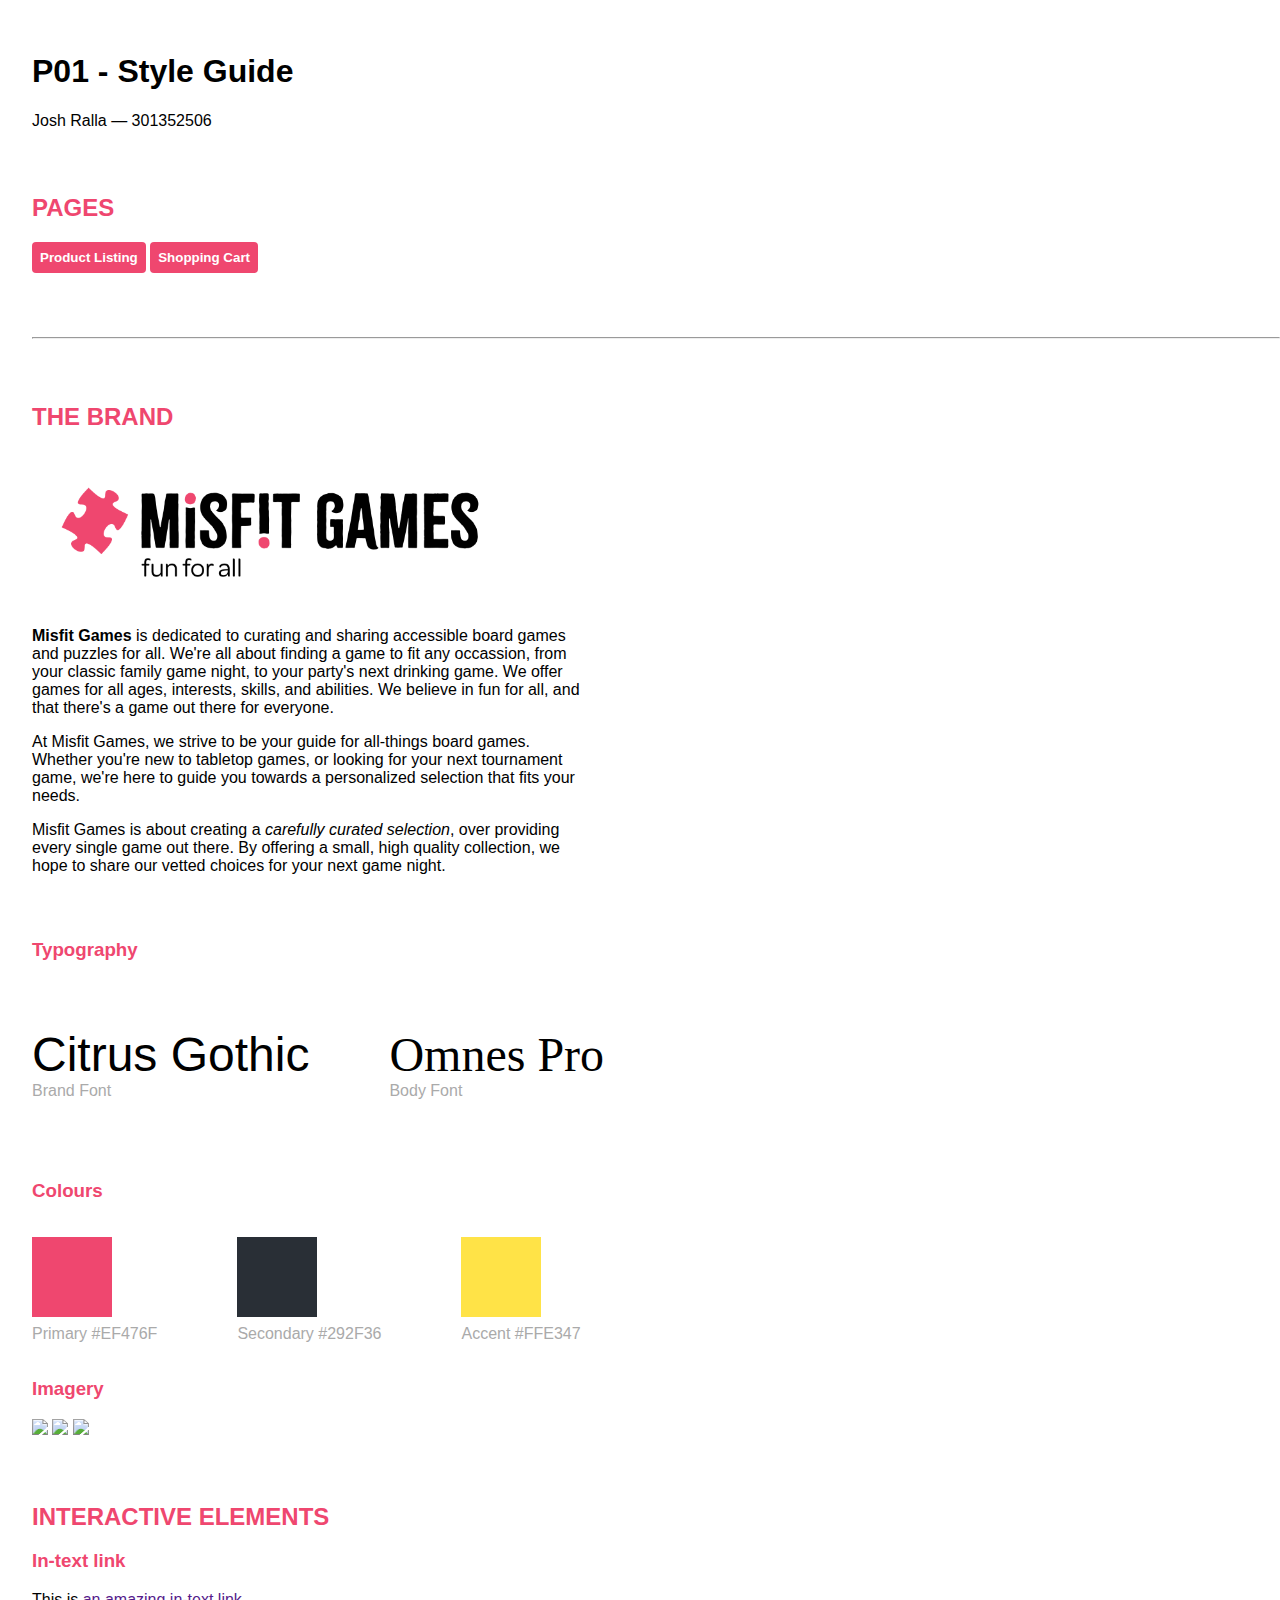
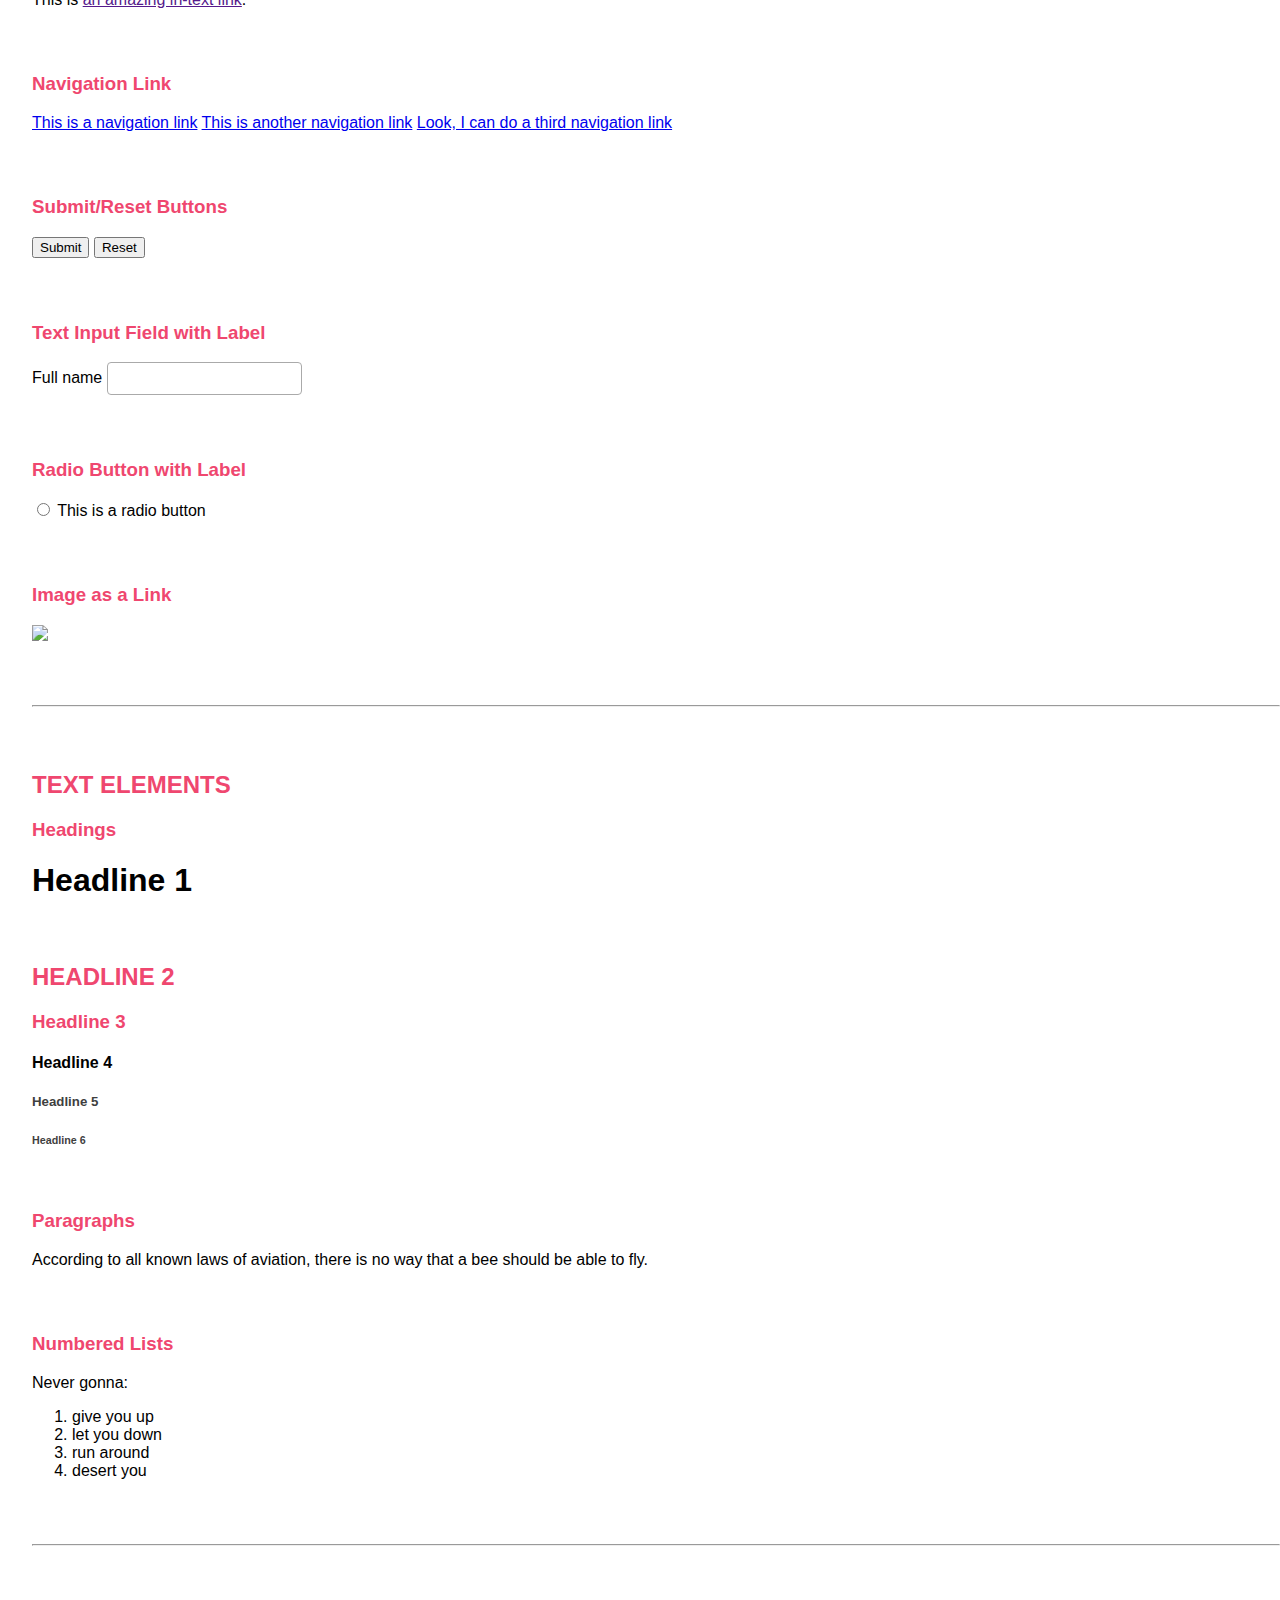
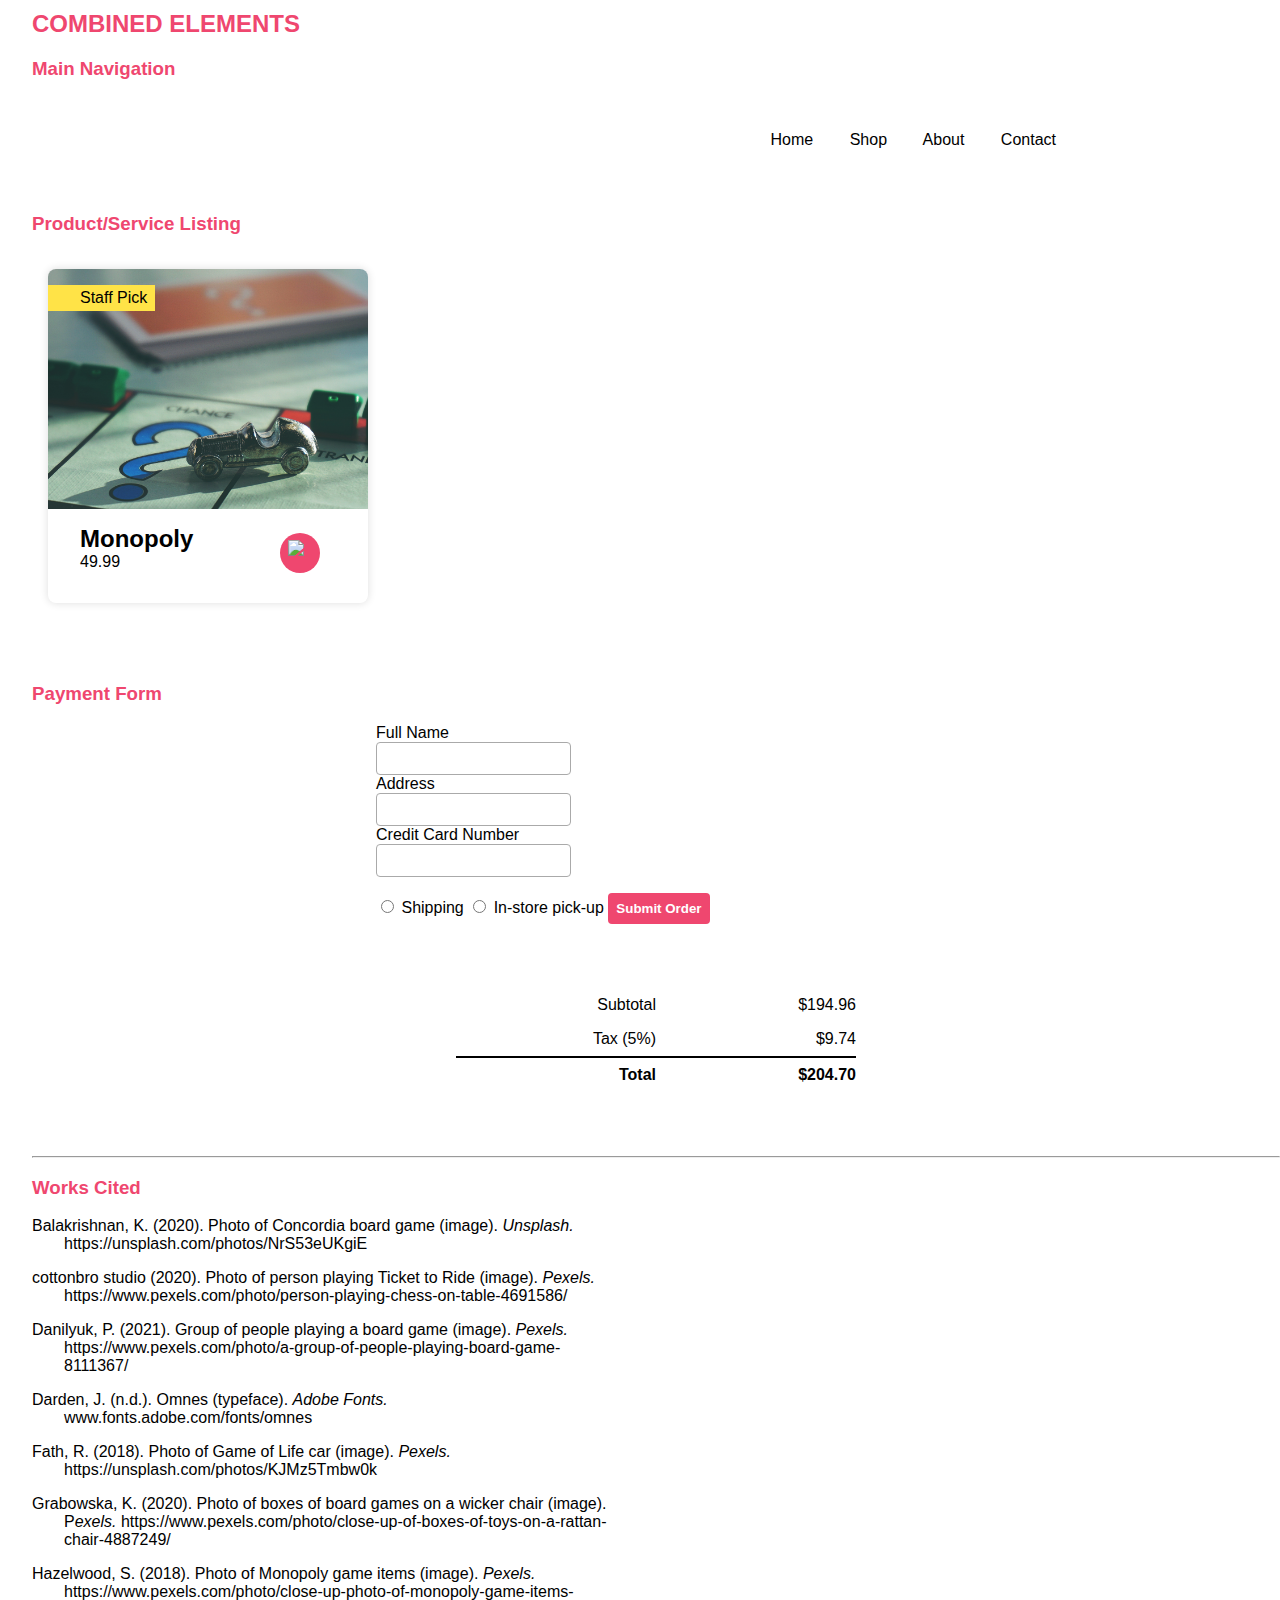
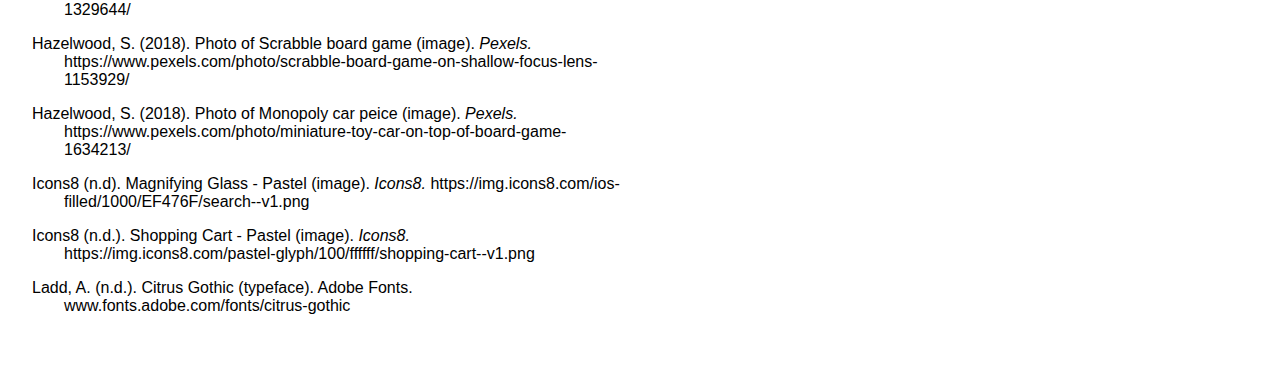
==== index.html @ be7ab2f2 "Initial Commit" ====
<!DOCTYPE html>
<html>

  <head>

    <meta charset="utf-8">
    <title>P01 - Style Guide</title>

    <link href="style.css" rel="stylesheet"/>

  </head>

  <body id="demo-body">

	  <header class="demo">
		  <h1>P01 - Style Guide</h1>
			<span>Josh Ralla — 301352506</span>
	  </header>
	  
	  <section>
		  <h2>Pages</h2>
		  <a href="home.html"><button>Product Listing</button></a>
		  <a href="cart.html"><button>Shopping Cart</button></a> 
	  </section>

	  <hr>
	  
	   <section>
		   <h2>The Brand</h2>
		   <img src="assets/logo.png" class="logo demo"/>
		   <p class="style-guide"><strong>Misfit Games</strong> is dedicated to curating and sharing accessible board games and puzzles for all. We're all about finding a game to fit any occassion, from your classic family game night, to your party's next drinking game. We offer games for all ages, interests, skills, and abilities. We believe in fun for all, and that there's a game out there for everyone.</p>
		   <p class="style-guide">At Misfit Games, we strive to be your guide for all-things board games. Whether you're new to tabletop games, or looking for your next tournament game, we're here to guide you towards a personalized selection that fits your needs.</p>
		   <p class="style-guide">Misfit Games is about creating a <em>carefully curated selection</em>, over providing every single game out there. By offering a small, high quality collection, we hope to share our vetted choices for your next game night.</p>
	  	
	  </section>
		  
	  <section>
		  <h3>Typography</h3>
		  <div class="block-container">
			  <div class="block-item">
				  <p class="main-font">Citrus Gothic</p>
				  <p class="component-detail">Brand Font</p>
			  </div>
			  <div class="block-item">
				  <p class="body-font">Omnes Pro</p>
				  <p class="component-detail">Body Font</p>
			  </div>
		  </div>
		  </section>
			  <h3>Colours</h3>
		   	  <div class="block-container">
				  <div class="block-item">
					  <div class="swatch" id="primary"></div>
					  <p class="swatch-detail">Primary #EF476F</p>
				  </div>
				  <div class="block-item">
					  <div class="swatch" id="secondary"></div>
					  <p class="swatch-detail">Secondary #292F36</p>
				  </div>
				  <div class="block-item">
					  <div class="swatch" id="accent"></div>
					  <p class="swatch-detail">Accent #FFE347</p>
				  </div>
		  </div>
		  <section class="element">
			  <h3>Imagery</h3>
			  <img class="sample" src="https://images.pexels.com/photos/4887249/pexels-photo-4887249.jpeg?auto=compress&cs=tinysrgb&w=1260&h=750&dpr=2">
			  <img class="sample" src="https://images.pexels.com/photos/1329644/pexels-photo-1329644.jpeg?auto=compress&cs=tinysrgb&w=1260&h=750&dpr=2">
			  <img class="sample" src="https://images.pexels.com/photos/8111367/pexels-photo-8111367.jpeg?auto=compress&cs=tinysrgb&w=1260&h=750&dpr=2">
		  </section>
		  

	  <section id="interactive_elements">
		  <h2>Interactive Elements</h2>
		  <section class="element">
			  <h3>In-text link</h3>
			<p>This is <a href="">an amazing in-text link</a>.</p>
		  </section>
		  <section class="element">
			  <h3>Navigation Link</h3>
					<nav>
						<a href='#'>This is a navigation link</a>  
						<a href='#'>This is another navigation link</a>  
						<a href='#'>Look, I can do a third navigation link</a>  
					</nav>
 		  </section>
		  <section class="element">
			<h3>Submit/Reset Buttons</h3>
			  <form>
				<input type="submit">
				<input type="reset">
			  </form>
		  </section>
		  <section class="element">
			  <h3>Text Input Field with Label</h3>
		  	  <form>
			  		<label for="field-1">Full name</label>
				  	<input type="text" id="field-1">
		  	  </form>
		  </section>
		  <section class="element">
			  <h3>Radio Button with Label</h3>
			  <form>
				<input type="radio" id="radio">
				<label for="radio">This is a radio button</label>
			  </form>
      	  </section>
		  <section class="element">
        		<h3>Image as a Link</h3>
		  		<a href="https://www.youtube.com/watch?v=dQw4w9WgXcQ">
					<img class="image-sample demo" src="https://www.vernoninternational.ca/wp-content/uploads/2016/02/SFU-logo.jpg">
		  		</a>
      	 </section>
    	</section>

	  <hr/>

    <section id="text_elements">
      <h2>Text Elements</h2>
      <section class="element">
        <h3>Headings</h3>
			<h1>Headline 1</h1>
			<h2>Headline 2</h2>
			<h3>Headline 3</h3>
			<h4>Headline 4</h4>
			<h5>Headline 5</h5>
			<h6>Headline 6</h6>
      </section>
      <section class="element">
        <h3>Paragraphs</h3>
		  <p>According to all known laws of aviation, there is no way that a bee should be able to fly.</p>
      </section>
      <section class="element">
        <h3>Numbered Lists</h3>
		  <p>Never gonna:</p>
		  <ol>
		  	  <li>give you up</li>
			  <li>let you down</li>
			  <li>run around</li>
			  <li>desert you</li>
		  </ol>
      </section>
    </section>


	  <hr>
    
    <section id="combined_elements">
      <h2>Combined Elements</h2>

      <section class="element">
        <h3>Main Navigation</h3>
		  		
		<nav class="main-navigation demo">
			<a href="#">Home</a>	
			<a href="#">Shop</a>
			<a href="#">About</a>
			<a href="#">Contact</a>
		</nav>

      </section>

      <section class="element" id="catalog">
        <h3>Product/Service Listing</h3>
		<div class="item-listing">
			<div class="staffpick">Staff Pick</div>
			<img src="assets/product/monopoly-main.jpg" class="item-image"/>

			<div class="item-details">
				<div class="item-name">Monopoly</div>  
				<div class="item-cost">49.99</div>
			</div>
			<div class="item-addcart">Add to cart<img class="addtocart"src="https://img.icons8.com/pastel-glyph/100/ffffff/shopping-cart--v1.png"></div>
		</div>
      </section>

      <section class="element">
        <h3>Payment Form</h3>
		<div class="payment-form">
		  <form>
			  <label for="name">Full Name</label>
			  <input class="field" type="text" id="name">
			  <label for="address">Address</label>
			  <input class="field" type="text" id="address">
			  <label for="cc-num">Credit Card Number</label>
			  <input class="field" type="text" id="cc-num">
  			  <input class="radio" type="radio" id="ship">
			  <label for="ship">Shipping</label>
			  <input class="radio" type="radio" id="pickup">
			  <label for="pickup">In-store pick-up</label>
			  <button type="submit" id="submit-payment">Submit Order</button>
		  </form>
		</div>
      </section>

      <section class="element">
		  <div class="cart-totals">
			<table class="cart-totals-table">
				<tr class="cart-totals-row">
					<td class="cart-total-cell">Subtotal</td>
					<td class="cart-total-cell">$194.96</td>
				</tr>
				<tr class="cart-totals-row">
					<td class="cart-total-cell">Tax (5%)</td>
					<td class="cart-total-cell">$9.74</td>
				</tr>
				<tr class="cart-totals-row grand-total">
					<td class="cart-total-cell">Total</td>
					<td class="cart-total-cell">$204.70</td>
				</tr>
			</table>
		</div>
      </section>

    </section>

  <hr>
	 <section>
	  <h3>Works Cited</h3>
	  <p class="citation style-guide">Balakrishnan, K. (2020). Photo of Concordia board game (image). <em>Unsplash.</em> https://unsplash.com/photos/NrS53eUKgiE </p>

	  <p class="citation style-guide">cottonbro studio (2020). Photo of person playing Ticket to Ride (image). <em>Pexels.</em> https://www.pexels.com/photo/person-playing-chess-on-table-4691586/ </p>

	  <p class="citation style-guide">Danilyuk, P. (2021). Group of people playing a board game (image). <em>Pexels.</em> https://www.pexels.com/photo/a-group-of-people-playing-board-game-8111367/ </p>

	  <p class="citation style-guide">Darden, J. (n.d.). Omnes (typeface). <em>Adobe Fonts.</em> www.fonts.adobe.com/fonts/omnes </p>

	  <p class="citation style-guide">Fath, R. (2018). Photo of Game of Life car (image). <em>Pexels.</em> https://unsplash.com/photos/KJMz5Tmbw0k </p>

	  <p class="citation style-guide">Grabowska, K. (2020). Photo of boxes of board games on a wicker chair (image). P<em>exels.</em> https://www.pexels.com/photo/close-up-of-boxes-of-toys-on-a-rattan-chair-4887249/ </p>

	  <p class="citation style-guide">Hazelwood, S. (2018). Photo of Monopoly game items (image). <em>Pexels.</em> https://www.pexels.com/photo/close-up-photo-of-monopoly-game-items-1329644/ </p>

	  <p class="citation style-guide">Hazelwood, S. (2018). Photo of Scrabble board game (image). <em>Pexels.</em> https://www.pexels.com/photo/scrabble-board-game-on-shallow-focus-lens-1153929/ </p>

	  <p class="citation style-guide">Hazelwood, S. (2018). Photo of Monopoly car peice (image). <em>Pexels.</em> https://www.pexels.com/photo/miniature-toy-car-on-top-of-board-game-1634213/ </p>

	  <p class="citation style-guide">Icons8 (n.d). Magnifying Glass - Pastel (image). <em>Icons8.</em> https://img.icons8.com/ios-filled/1000/EF476F/search--v1.png </p>

	  <p class="citation style-guide">Icons8 (n.d.). Shopping Cart - Pastel (image). <em>Icons8.</em> https://img.icons8.com/pastel-glyph/100/ffffff/shopping-cart--v1.png </p>

	  <p class="citation style-guide">Ladd, A. (n.d.). Citrus Gothic (typeface). Adobe Fonts. www.fonts.adobe.com/fonts/citrus-gothic</p>
	  
	  </section>
	  
  </body>
</html>
---- style.css ----
/* font: citrus-gothic-solid */
/* font: omnes */
@import url("https://use.typekit.net/ofh4ije.css");


body {
	font-family: "omnes-pro", "Helvetica", "Arial", sans-serif;
	margin:0;
}

section {
	margin-bottom: 4rem;
}

input.field {
	display:block;
}

/* MAIN STYLES */


h2.category {
	text-align: center;
}

h1 {
	font-family: "citrus-gothic-solid", "Impact", sans-serif;
	font-size:2em;
}

h2 {
	color:#EF476F;
	text-transform:uppercase;
	margin-top:4rem;
}

h3{
	color:#EF476F;
}

h4 {
	color:black;
}

h5,h6 {
	color:#3F3F3F;
}

img {
	width:100%;
}

/* HEADER */

header {
	display:block;
	margin-top:2.5rem;
}

div.logo {
	display:block;
	width:25rem;
	margin:auto;
	text-align: center;
}

nav.main-navigation {
	display:block;
	padding-top:2rem;
	width:80%;
	margin:auto;
	text-align: center;
}

nav.main-navigation>a {
	text-decoration:none;
	color:#000000;
	margin-right:2rem;
}

nav.main-navigation>a:last-child {
	margin-right:0;
}

nav.main-navigation>a:hover {
	color:#EF476F;
	transition:color 0.2s;
}

/* BUTTON */

button {
	display:inline-block;
	background-color:#EF476F;
	color:white;
	font-family: "omnes-pro", sans-serif;
	font-weight:bold;
	padding:0.5rem;
	border:none;
	border-radius: 0.25rem;
	transition: background-color 0.2s;
}

button:hover{
	background-color:#D03D60;
	transition: background-color 0.2s;
}

input[type=text]{
	border:#aaa 1px solid;
	border-radius:0.25rem;
	padding:0.5rem;
	font-family: "omnes-pro", sans-serif;
}

/* PRODUCT LISTING */

div.product-list {
	margin-top:2rem;
	display:flex;
	justify-content:center;
	flex-wrap: wrap;
}


div.item-listing {
	background-color:#ffffff;
	display:inline-block;
	border-radius:0.5rem;
	box-shadow: 0 0 0.5rem #dddddd;
	transition:background-color 0.1s;
	width:20rem;
	margin: 1rem;
}

div.item-listing:hover{
	background-color:#fcfcfc;
	transition:background-color 0.1s;
}

img.item-image{
	width:100%;
	height:15rem;
	object-fit:cover;
	object-position: center;
	border-radius:0.5rem 0.5rem 0 0 ;
	display:block;
	margin-bottom:1rem;
}

div.item-name {
	font-weight:bold;
	font-size:1.5rem;

}

div.staffpick {
	background-color:#FFE347;
	color:#000000;
	display:inline-block;
	position:absolute;
	padding:0.25rem 0.5rem 0.25rem 2rem;
	margin-top:1rem;
	z-index:999;
}

div.item-cost{
}

div.item-addcart {
	font-size:0;
	display:inline-block;
	width:2.5rem;
	height:2.5rem;
	border-radius:2.5rem;
	background-color:#EF476F;
	transition: background-color 0.2s;
	position:absolute;
	margin:0.5rem;

}

img.addtocart{
	display:block;
	width:1.5rem;
	margin:auto;
	margin-top:0.45rem;
}

div.item-addcart:hover {
	background-color:#D03D60;
	transition: background-color 0.2s;

}

div.item-details{
	display:inline-block;
	width:12rem;
	margin: 0 0 2rem 2rem;
}

/* SHOPPING CART */

/*---CART LIST*/

div.cart-list{
	text-align: center;
}

div.cart-listing {
	background-color:#ffffff;
	display:block;
	border-radius:0.5rem;
	box-shadow: 0 0 0.5rem #dddddd;
	transition:background-color 0.1s;
	width:25rem;
	margin: 0.5rem auto;
	padding: 2rem;
	text-align: left;
}

div.cart-listing-left{
	display:inline-block;
}

div.cart-listing-right{
	display:inline-block;
	float:right;
}

div.item-quantity.in-cart, div.item-cost.in-cart, div.item-delete.in-cart{
	display: inline-block;
}

div.item-cost.in-cart{
	margin-left:0.5rem;
}

input.item-q {
	width:1rem;
	text-align: center;
}

div.item-delete {
	margin-left:2rem;
	border-radius:2rem;
	padding:0.5rem;
}

div.item-delete:hover{
	color:#ffffff;
	background-color:#EF476F;
}

/*---CART TOTALS*/

div.cart-totals {

}

table.cart-totals-table{
  	border-collapse: collapse;
	width:25rem;
	margin: 0.5rem auto;
	padding: 2rem;
	text-align: left
}

td.cart-total-cell{
	width:5rem;
	text-align: right;
	padding:0.5rem 0;
}

tr.cart-totals-row{

}

tr.grand-total{
	border-top:2px solid #000000;
	font-weight: bold;
}

/* CART PAYMENT*/
div.payment-form{
	width:27rem;
	min-width:25rem;
	margin:0 auto;
}

label.payment-label{
	display:inline-block;
	width:7rem;
}

label.payment-label.label-half {
	padding-left:1rem;
	width:4rem;
}

input.payment-field{
	display:inline-block;
	width:18.5rem;
}

input.payment-field.field-half{
	width:4rem;
}

div.form-row{
	display:block;
	padding:0.25rem 0;
}

button#submit-payment{
	margin-top:1rem;
}


/* SHOPPING CART BUTTON */
div.opencart {
	font-size:0;
	display:inline-block;
	width:4rem;
	height:4rem;
	border:#ffffff 0.25rem solid;
	border-radius:4rem;
	background-color:#292F36;
	box-shadow: 0 0 0.5rem #cccccc;
	transition: background-color 0.2s;
	position:fixed;
	right:0;
	bottom:0;
	margin:2rem;
	transition:background-color 0.2s;
	z-index:999;
}

img.carticon{
	display:block;
	margin:auto;
	margin-top:0.9rem;
	width:2rem;
}

div.opencart:hover{
	background-color:#EF476F;
	transition:background-color 0.2s;
}

/* SEARCH BAR */

form.search {
	left:-1rem;
	width:10rem;
	margin:auto;
	position:relative;
}

.search-label {
	font-size:0;
}

input.search-field {
	border-radius:1rem;
	padding: 0.5rem 2.5rem 0.5rem 1rem;
}

button#submit-search {
	background:none;
	position:absolute;
	left:9rem;
	margin-top:-2.5rem;
	opacity:100%;
	transition: opacity 0.2s;
	width:2.7rem;
	height:1.8rem;
}

button#submit-search:hover {
	opacity:50%;
	transition: opacity 0.2s;
}

button#submit-search>img {
	height:1.8rem;
}

/* PAGINATION */

div.pagination {
	text-align: center;
	margin:2rem auto;	
}

a.pagination {
	color:#ffffff;
	background-color:#EF476F;
	text-decoration:none;
	padding: 0.5rem 1rem;
	margin:-0.2rem;
	opacity:1;
	transition:opacity 0.2s;
}

a.pagination:hover {
	background-color:#D03D60;
	color:#ffffff;
	transition: background-color 0.2s;
}

a.pagination-prev {
	border-radius:2rem 0 0 2rem;
}

a.pagination-curr {
	color:#292F36;
	background-color:#ffffff;
}

a.pagination-next {
	border-radius:0 2rem 2rem 0;
}

/* FOOTER */

footer {
	background-color:#292F36;
	color:#fcfcfc;
	padding:5rem;
	margin:10rem 0 0 0 ;
	text-align:center;
	display:flex;
}

div.footer-left{
	flex-grow: 2;
}

div.footer-right{
	flex-grow: 1;
}

nav.footer-nav {
	text-align:left;
}

nav.footer-nav>a {
	display:block;
	text-decoration:none;
	color:white;
}

nav.footer-nav>a:hover{
	color:#FFE347;
}

img.footer-logo {
	width:15rem;
}

/* STYLE GUIDE*/
p.main-font {
	font-family: "citrus-gothic-solid", "Impact", sans-serif;
	font-size:3rem;
}

p.body-font {
	font-family: "omnes-pro", serif;
	font-size:3rem;
}

p.component-detail {
	margin-top:-3rem;
	color:#aaa;
}

div.swatch {
	height:5rem;
	width:5rem;
	margin-top:1rem;
}

div.swatch#primary {
	background-color:#EF476F;
}
div.swatch#secondary {
	background-color:#292F36;
}
div.swatch#accent {
	background-color:#FFE347;
}

p.swatch-detail {
	margin-top:0.5rem;
	color:#aaa;
}

img.sample {
	max-width:20rem;
}


.demo {
	text-align:left;
	margin-left:0;
	padding-left:0;
	display:block;
	max-width:50rem;
}

.logo.demo {
	max-width: 30rem;
}

#demo-body{
	padding-left:2rem;
}

div.block-container{
	display:flex;
	justify-content: flex-start;
}

div.block-item{
	margin-right:5rem;
}

p.citation {
	padding-left:2rem;
	text-indent:-2rem;
}

p.style-guide {
	width:35rem;
}


@media only screen and (min-width:960px){
	
	header {
		padding:2rem 5rem 0 5rem;
		max-width:1250px;
		display:flex;
		margin-top:2.5rem;
		margin:auto;
	}
	
	div.list-header{
		padding:2rem 5rem 0 5rem;
		max-width:1250px;
		margin-top:2.5rem;
		margin:auto;
		justify-content: space-between;
		
	}
	
	form.search {
		margin:0;
		float:right;	
		margin-top:-5rem;
	}

	div.logo {
	}


	div.product-list {
		display:flex;
		justify-content:center;
		flex-wrap: wrap;
		max-width:1250px;
		padding:2.5rem 5rem;
		margin:auto;
	}
	
	h2.category {
		text-align: left;
		margin-top:1rem;
	}

}

@media only screen and (min-width:1250px){
		
	div.cart-body{
		max-width: 1250px;
		margin:0 auto;
		display:flex;
	}
	
	div.list-header, div.cart-list{
		padding-right:0;
	}
	
	div.cart-list{
		max-width:1250px;
		padding:0 5rem;
		text-align: center;
	}
	
	div.cart-listing {
		width:25rem;
		margin: 0.5rem auto;
	}
	
	div.payment-form{
		width:35rem;
		margin:0 auto;
	}
	
	div.cart-left{
		order:1;
	}
	
	div.cart-right{
		order:2
	}
	
	nav.main-navigation {
		text-align: right!important;
	}
	
}
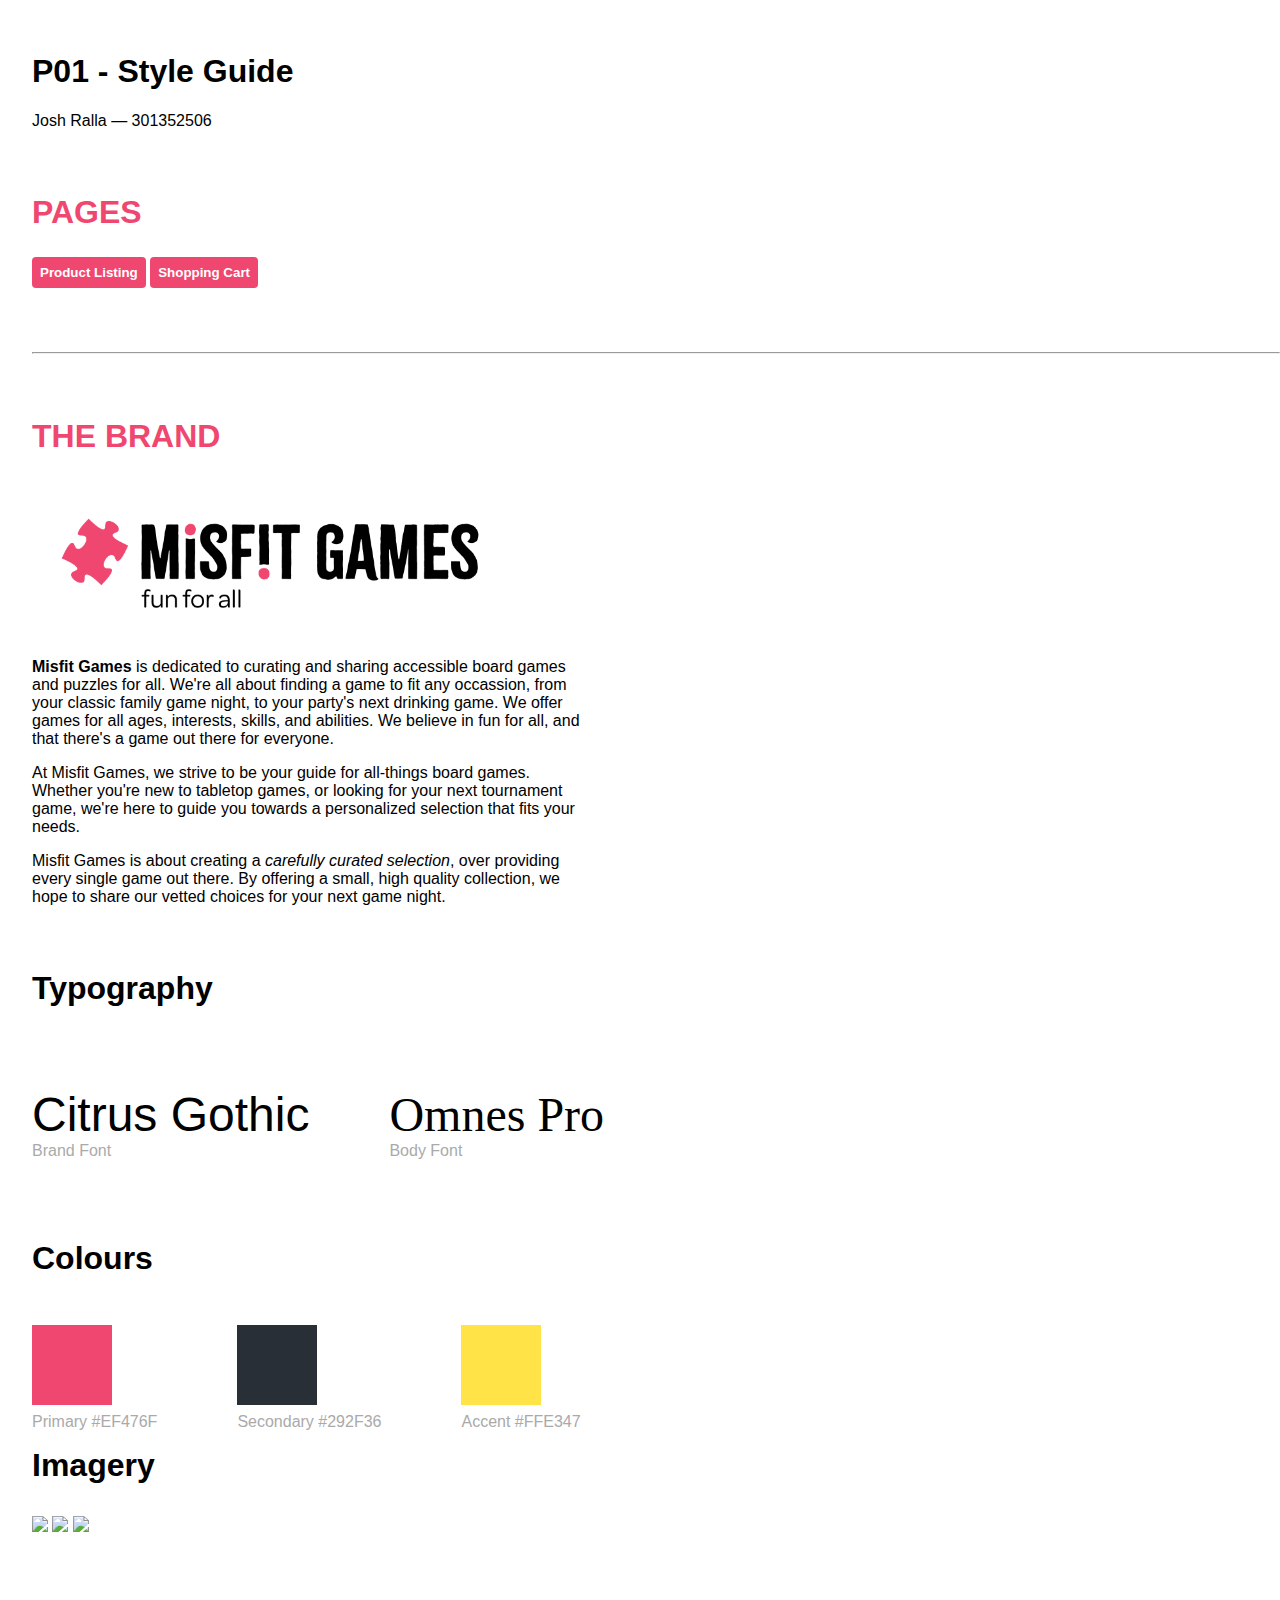
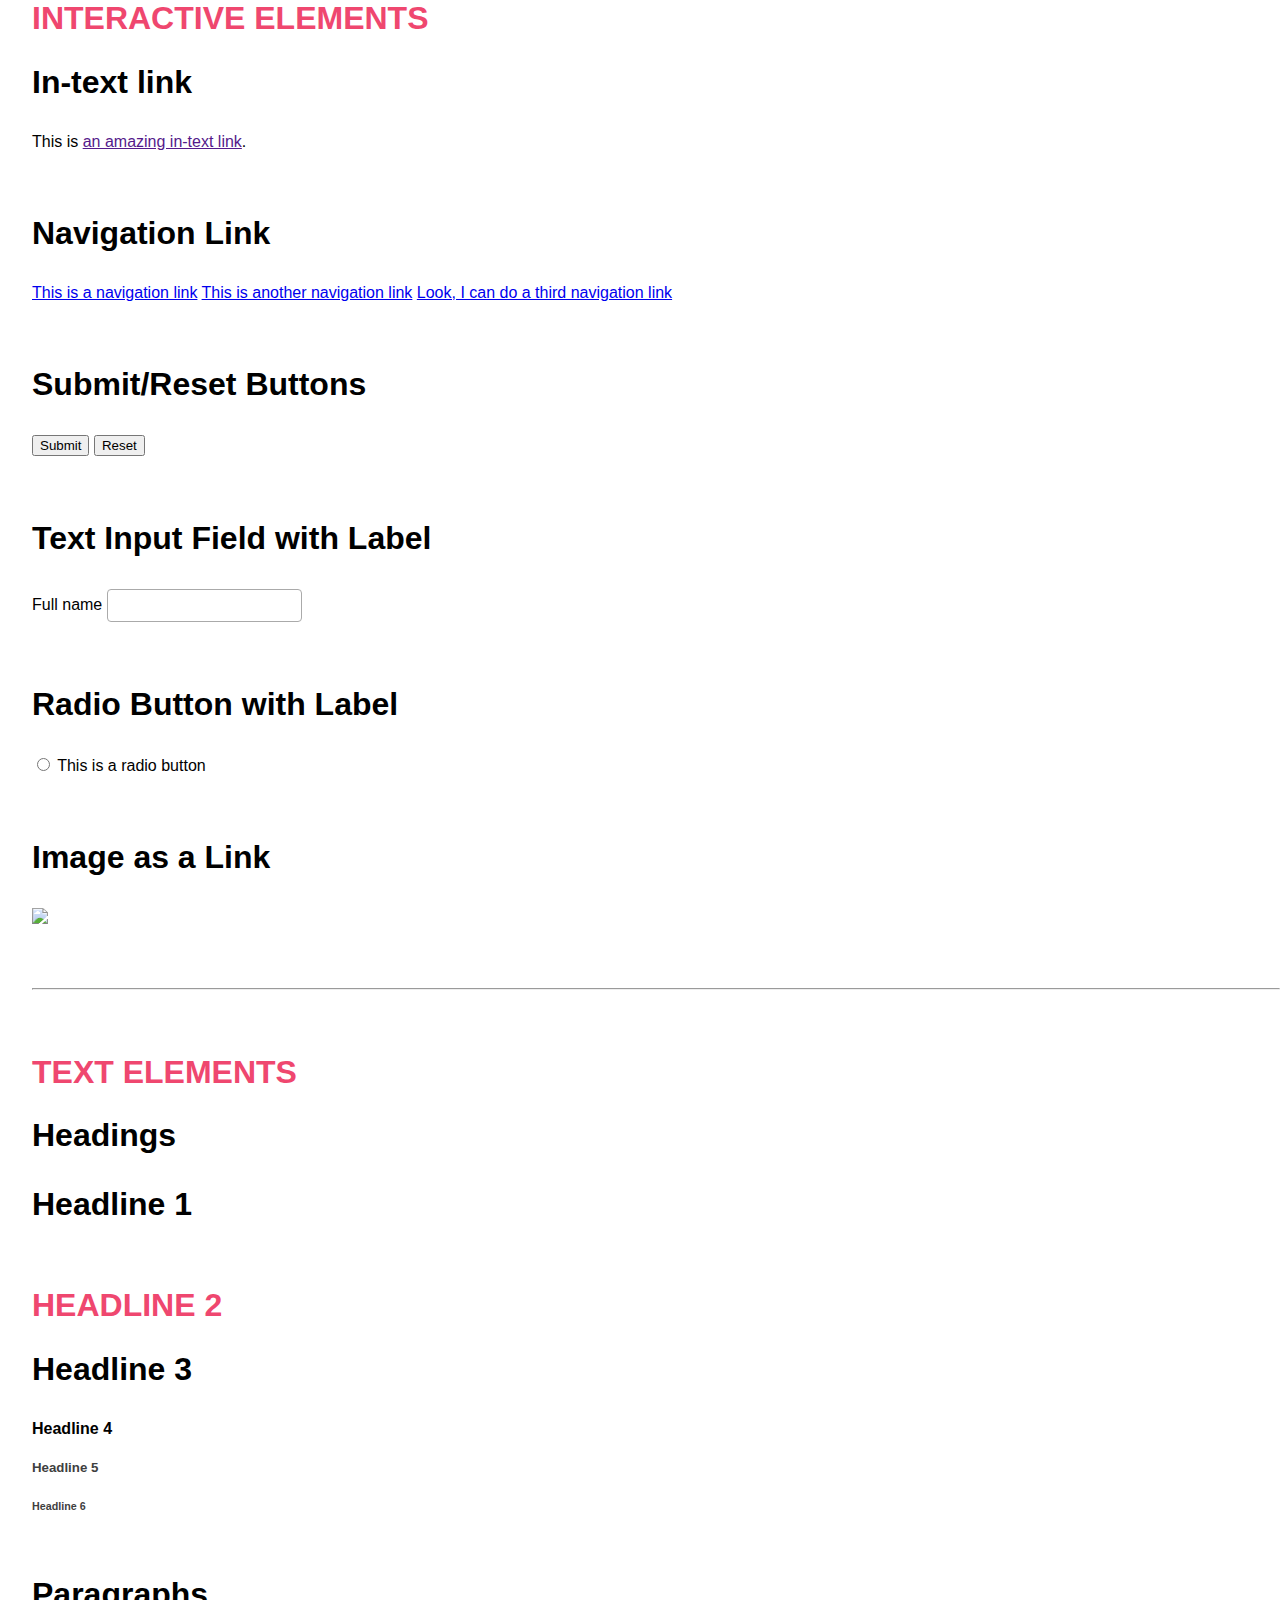
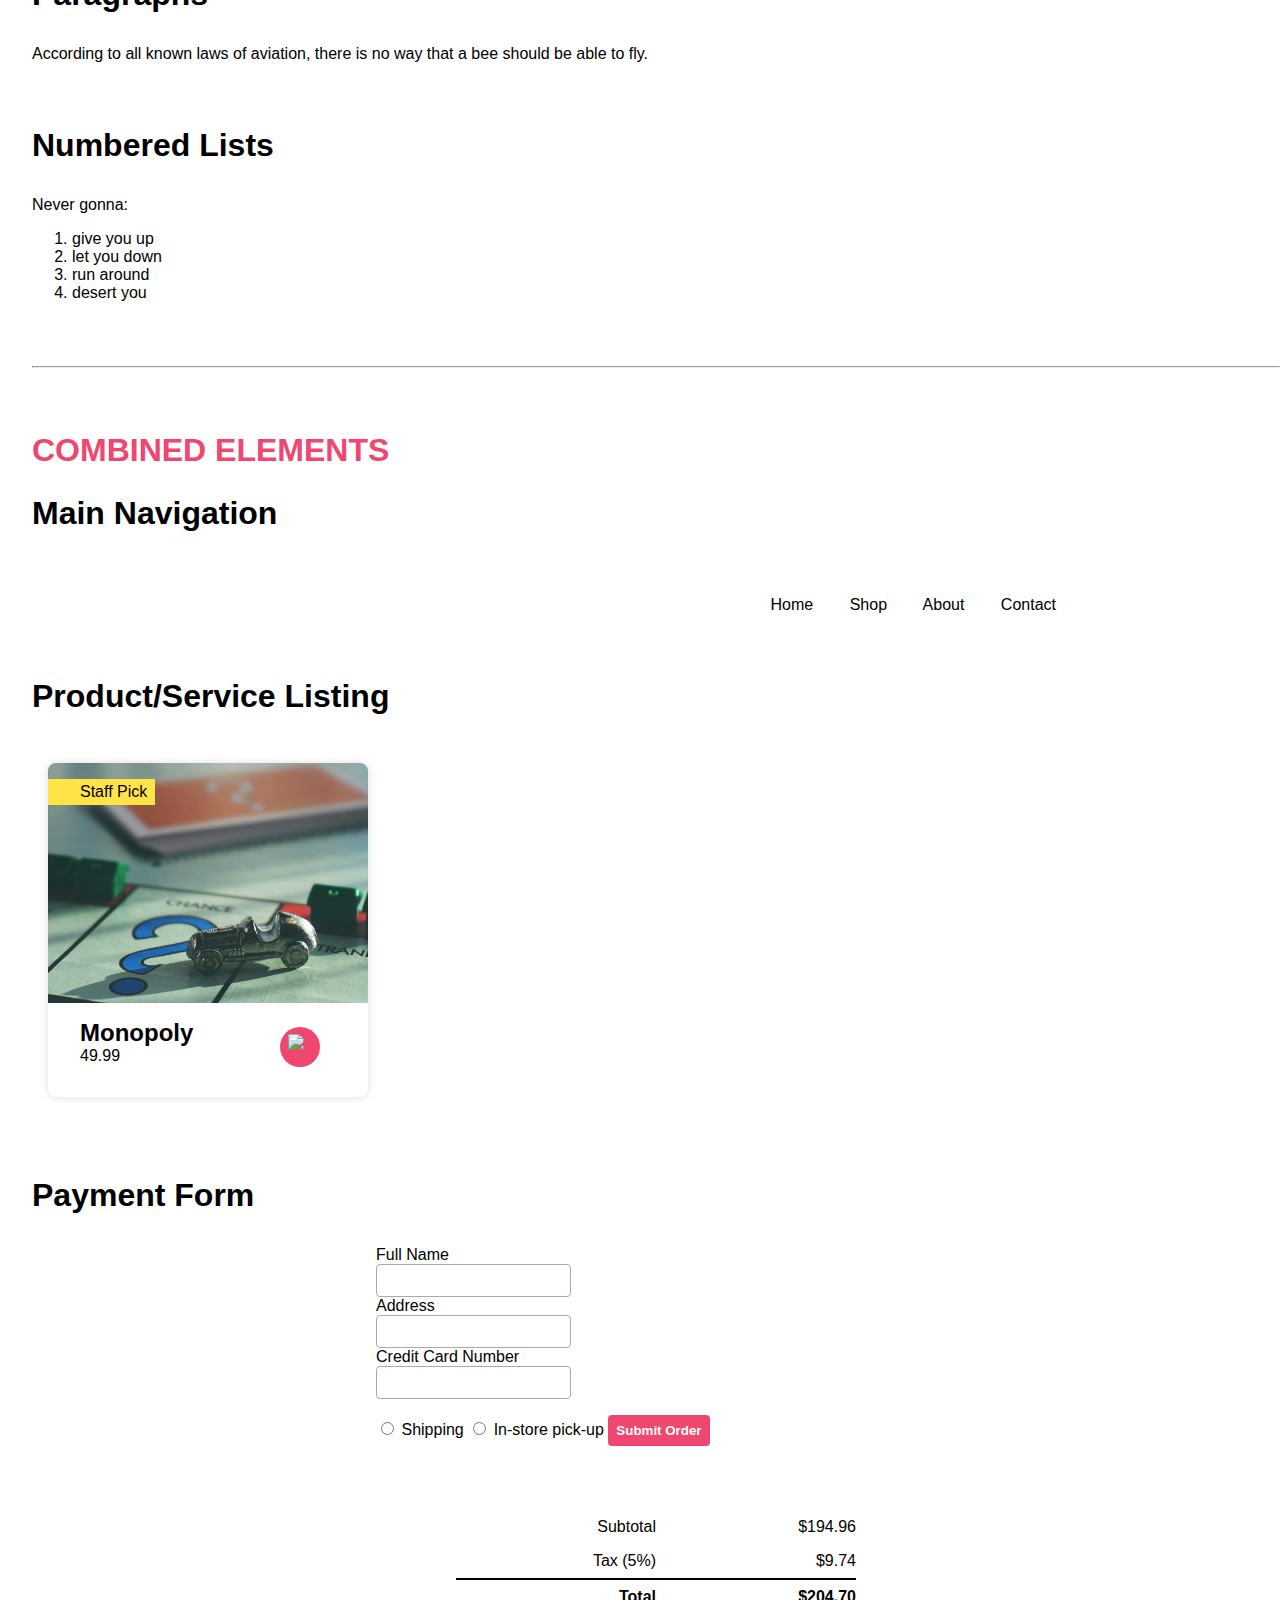
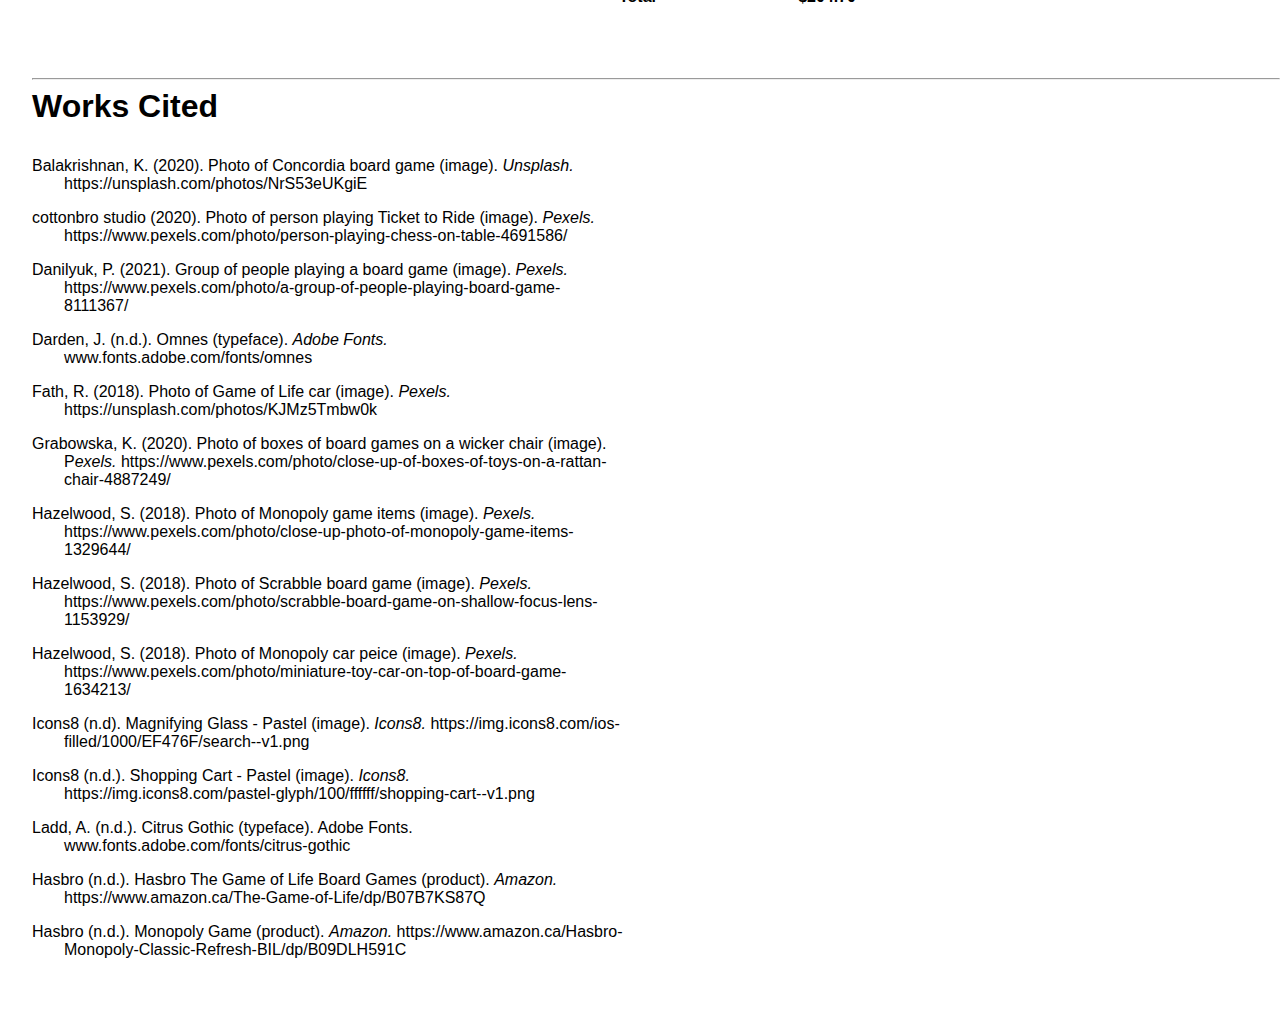
==== commit d3a31243: "Populated product content and shop page" ====
--- a/index.html
+++ b/index.html
@@ -240,6 +240,10 @@
 	  <p class="citation style-guide">Icons8 (n.d.). Shopping Cart - Pastel (image). <em>Icons8.</em> https://img.icons8.com/pastel-glyph/100/ffffff/shopping-cart--v1.png </p>
 
 	  <p class="citation style-guide">Ladd, A. (n.d.). Citrus Gothic (typeface). Adobe Fonts. www.fonts.adobe.com/fonts/citrus-gothic</p>
+		 
+	  <p class="citation style-guide">Hasbro (n.d.). Hasbro The Game of Life Board Games (product). <em>Amazon. </em>https://www.amazon.ca/The-Game-of-Life/dp/B07B7KS87Q</p>		 
+
+	  <p class="citation style-guide">Hasbro (n.d.). Monopoly Game (product). <em>Amazon. </em>https://www.amazon.ca/Hasbro-Monopoly-Classic-Refresh-BIL/dp/B09DLH591C</p>	
 	  
 	  </section>
 	  
--- a/style.css
+++ b/style.css
@@ -19,8 +19,9 @@
 /* MAIN STYLES */
 
 
-h2.category {
+h2.category, h3.category {
 	text-align: center;
+	margin-top:2rem;
 }
 
 h1 {
@@ -29,13 +30,16 @@
 }
 
 h2 {
+	font-size:2rem;
 	color:#EF476F;
 	text-transform:uppercase;
 	margin-top:4rem;
 }
 
 h3{
-	color:#EF476F;
+	margin-top:0;
+	font-size:2rem;
+	color:black;
 }
 
 h4 {
@@ -113,6 +117,13 @@
 	font-family: "omnes-pro", sans-serif;
 }
 
+select{
+	border:#aaa 1px solid;
+	border-radius:0.25rem;
+	padding:0.5rem;
+	font-family: "omnes-pro", sans-serif;
+}
+
 /* PRODUCT LISTING */
 
 div.product-list {
@@ -148,11 +159,19 @@
 	margin-bottom:1rem;
 }
 
+img.item-image:hover{
+	opacity: 50%;
+}
+
 div.item-name {
 	font-weight:bold;
 	font-size:1.5rem;
-
-}
+}
+
+div.item-name>a {
+	text-decoration:none;
+	color:#000000;
+	}
 
 div.staffpick {
 	background-color:#FFE347;
@@ -535,6 +554,99 @@
 	width:35rem;
 }
 
+div.product-page{ 
+	margin-top:5rem;
+
+	
+}
+
+div.product-images {
+	padding:0.5rem;
+	text-align: center;
+
+}
+
+img.product-img-main {
+	display:inline-block;
+}
+
+img.product-img-secondary{
+	width:40%;
+	display:inline-block;
+}
+
+div.product-details{
+	text-align: center;
+	padding:0 2rem;
+}
+
+p.product-description{
+	text-align: left;
+}
+
+span.product-price{
+	font-weight: bold;
+	font-size:1.25rem;
+}
+
+button.item-addcart-large {
+	display:block;
+	width:100%;
+	color:#ffffff;
+	padding:0.5rem;
+	border-radius:0.5rem;
+	background-color:#EF476F;
+	transition: background-color 0.2s;
+	margin:0.5rem 0;
+}
+
+button.item-addcart-large:hover {
+	background-color:#D03D60;
+	transition: background-color 0.2s;
+
+}
+
+div.rating-star {
+	display:inline-block;
+	width:0.75rem;
+	height:0.75rem;
+	border:0.1rem #EF476F solid;
+	border-radius: 0.75rem;
+	background-color:#EF476F;
+	margin:0.025rem;
+}
+
+div.rating-star.rating-star-false{
+	background-color:#ffffff;
+}
+
+span.rating-count{
+	display:block;
+	color:#555;
+	text-transform: uppercase;
+	font-weight: bold;
+	font-size:0.8rem;
+	margin-bottom:1rem;
+}
+
+div.review{
+	text-align: left;
+}
+
+div.form-line{
+	display:block;
+	padding:0.5rem;
+}
+
+label.review-label{
+	display:inline-block;
+	padding-right:1rem;
+	width:5rem;
+}
+
+input#review-text {
+	width:auto;
+}
 
 @media only screen and (min-width:960px){
 	
@@ -574,9 +686,38 @@
 		margin:auto;
 	}
 	
-	h2.category {
+	h2.category, h3.category {
 		text-align: left;
 		margin-top:1rem;
+	}
+	
+	div.product-page{
+		display:flex;
+		max-width:1250px;
+		padding:2.5rem 5rem;
+		margin:auto;
+	}
+	
+	div.product-images{
+		max-width:600px;
+		
+	}
+	
+	div.product-details{
+		text-align: left;
+		min-width:25rem;;
+	}
+	
+	span.product-company{
+		font-size:1rem;
+		color:#888	;
+	}
+	
+	div.review{
+		background-color:#eeeeee;
+		padding:1rem 2rem;
+		border-radius:1rem;
+		margin-top:2rem;
 	}
 
 }
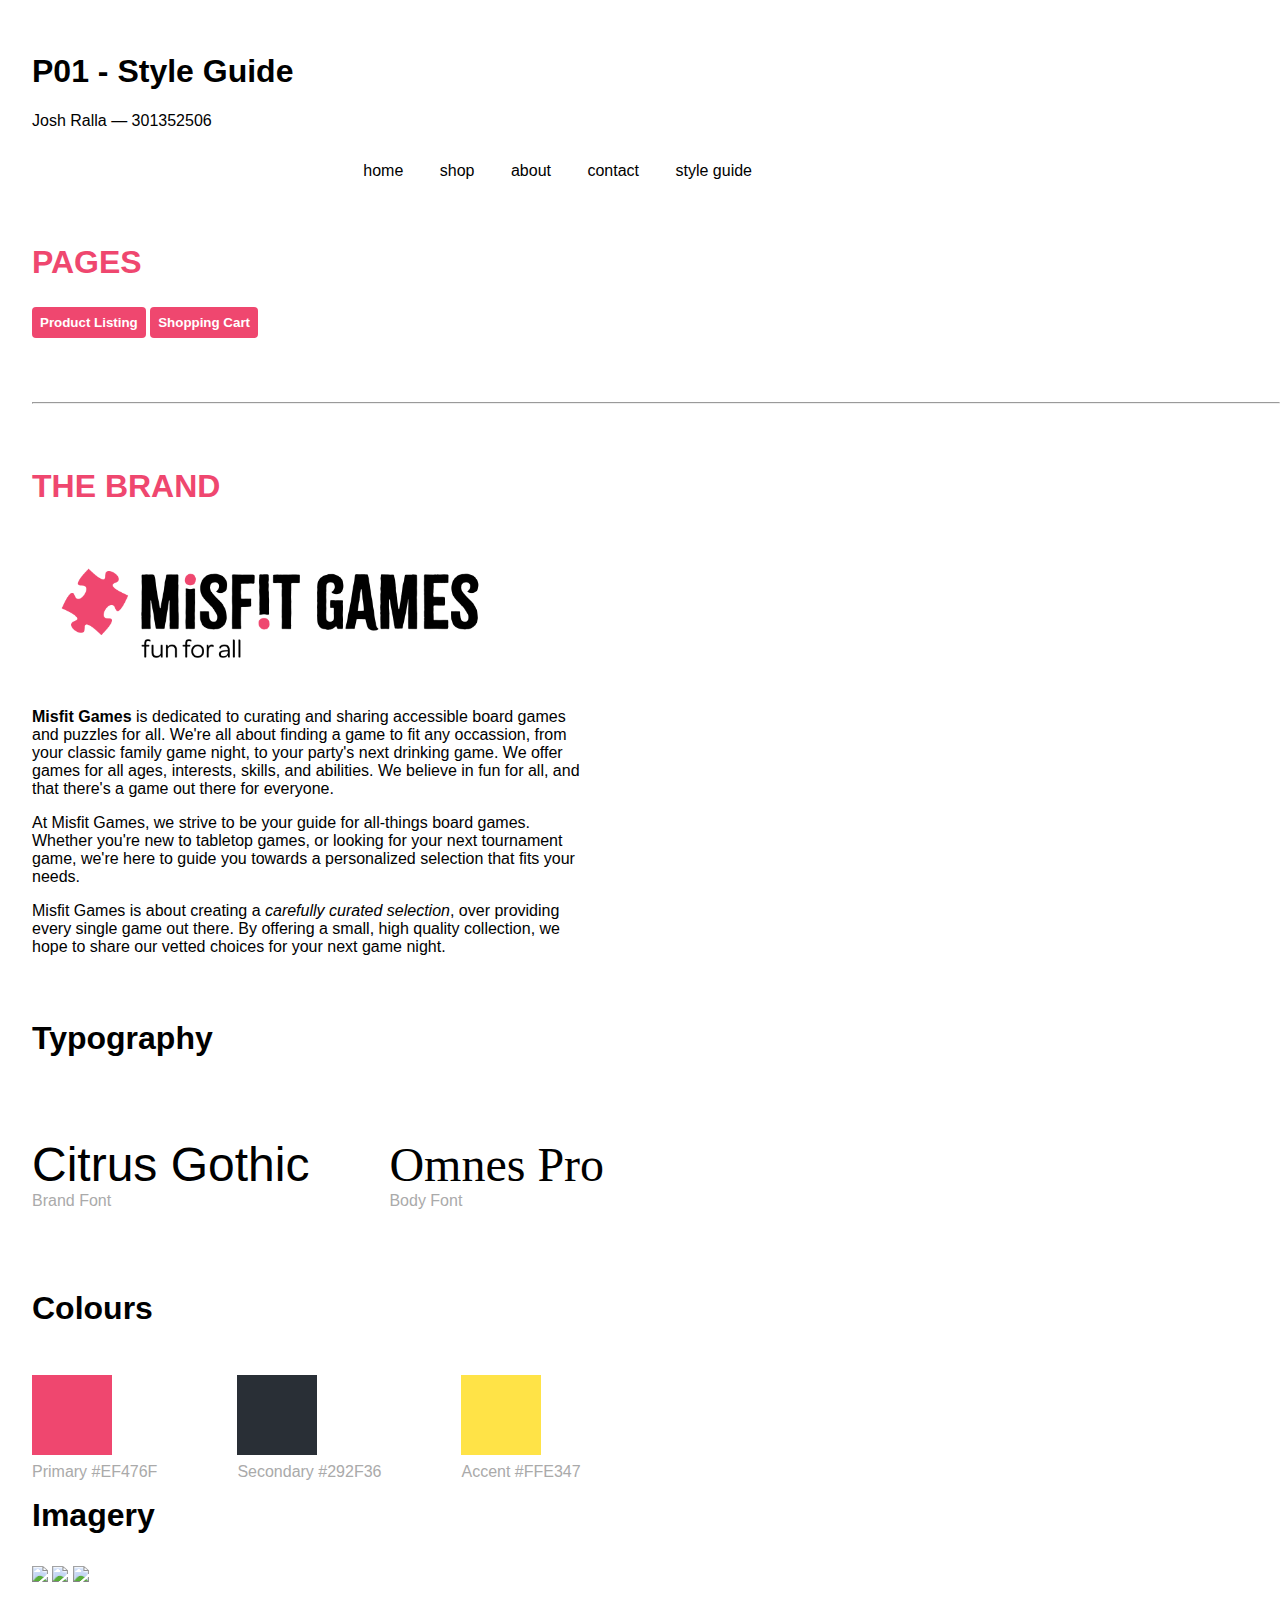
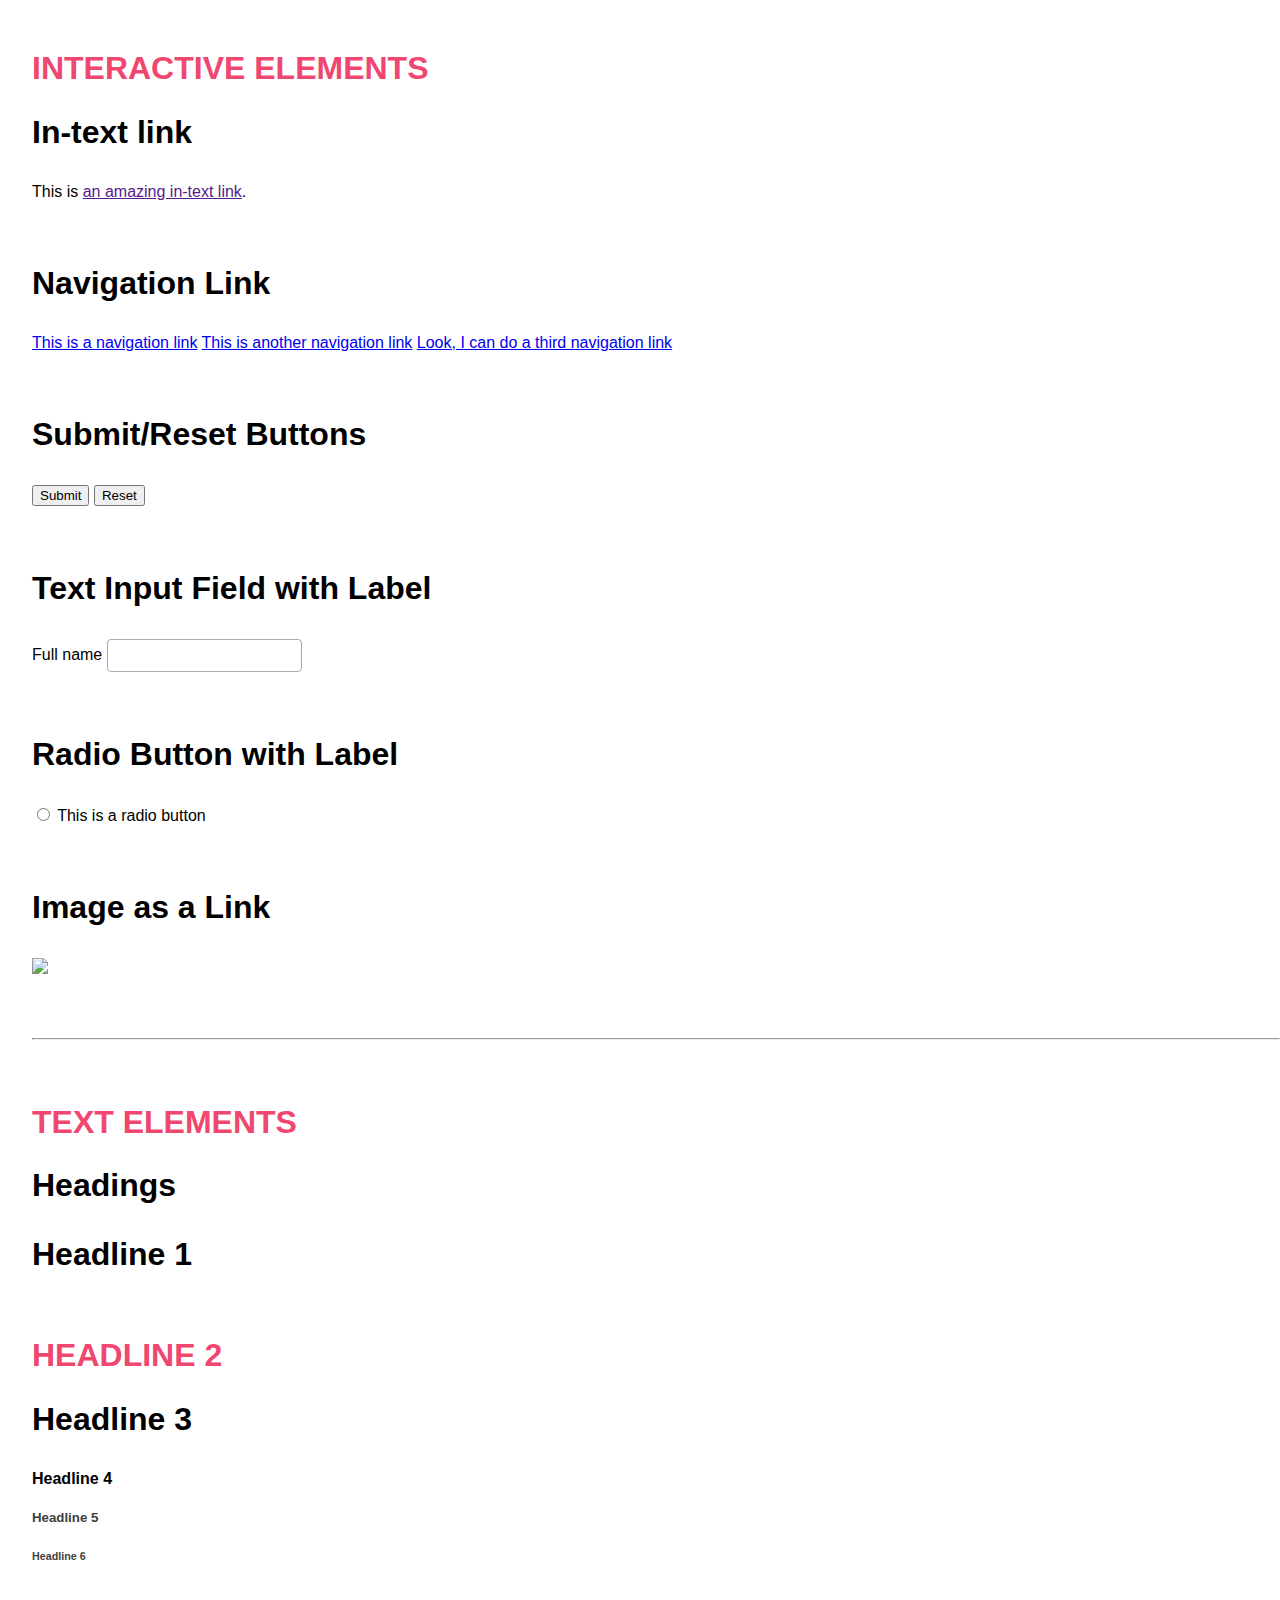
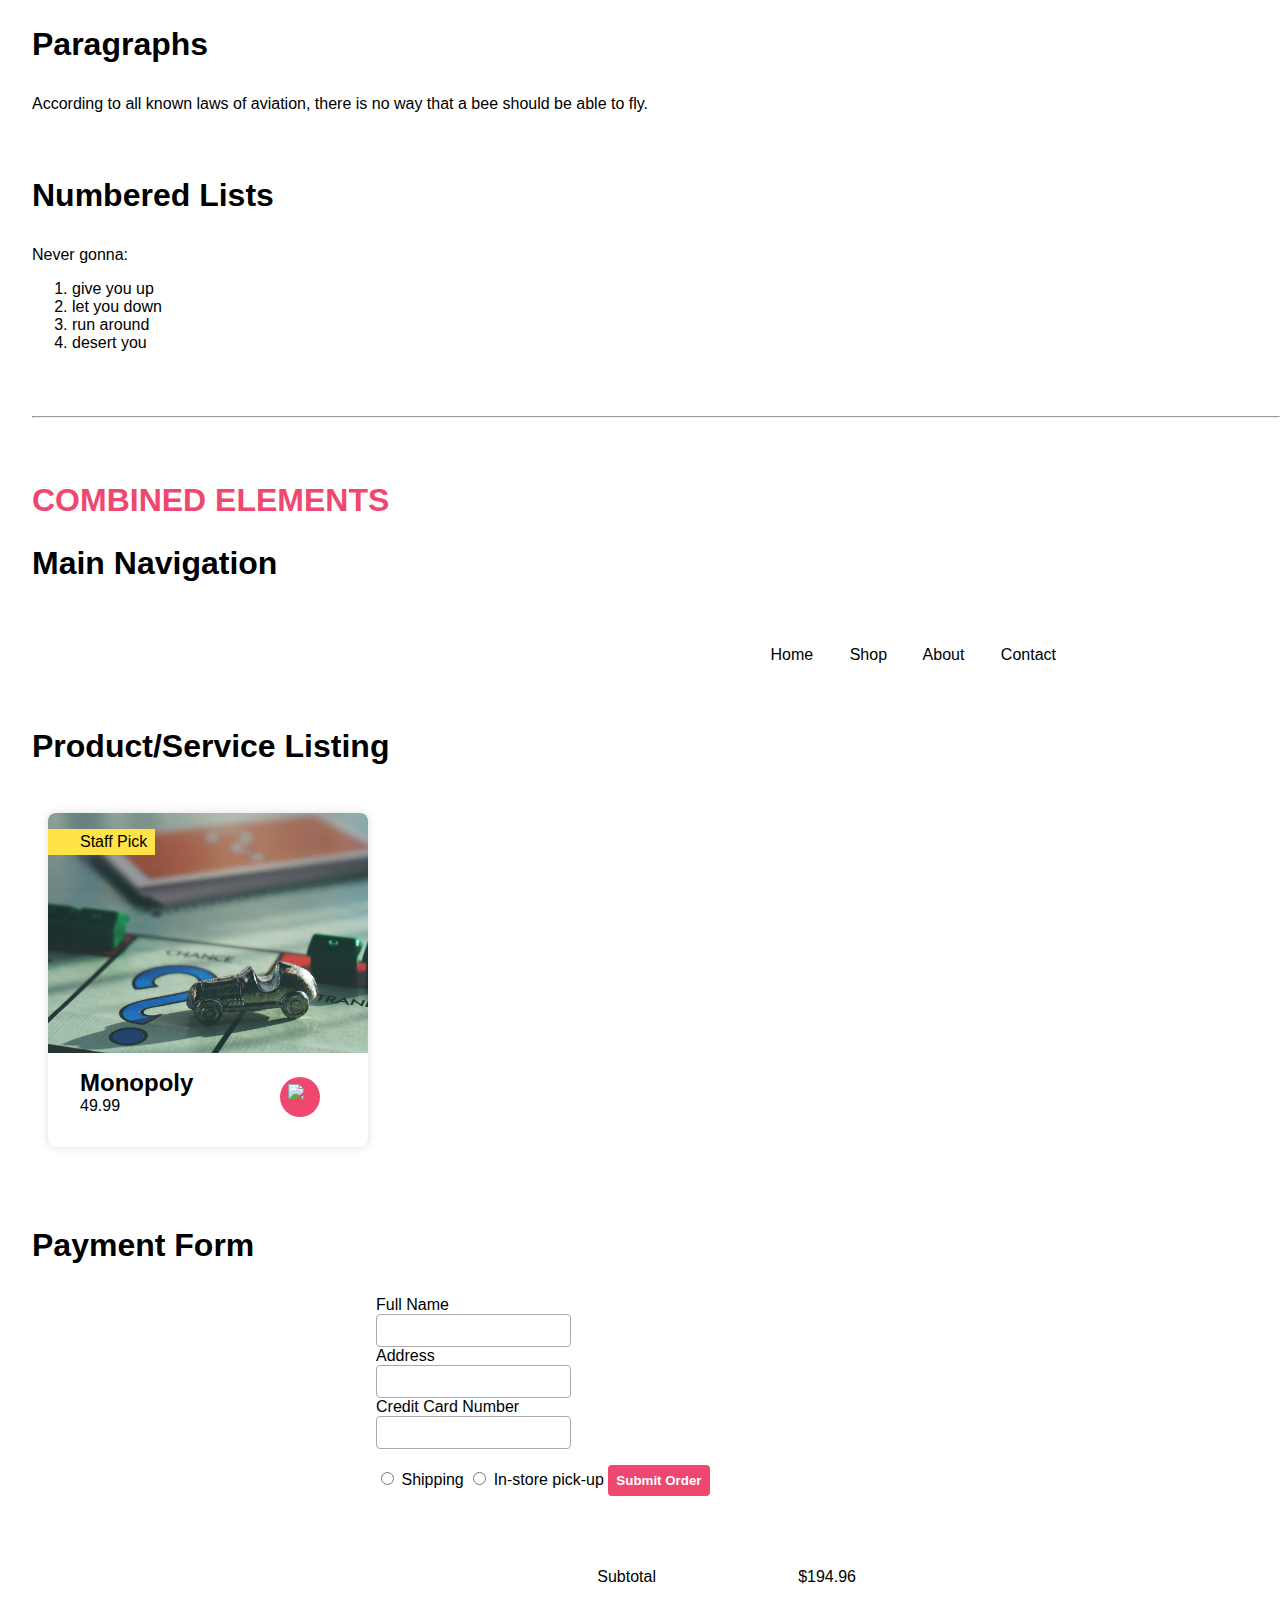
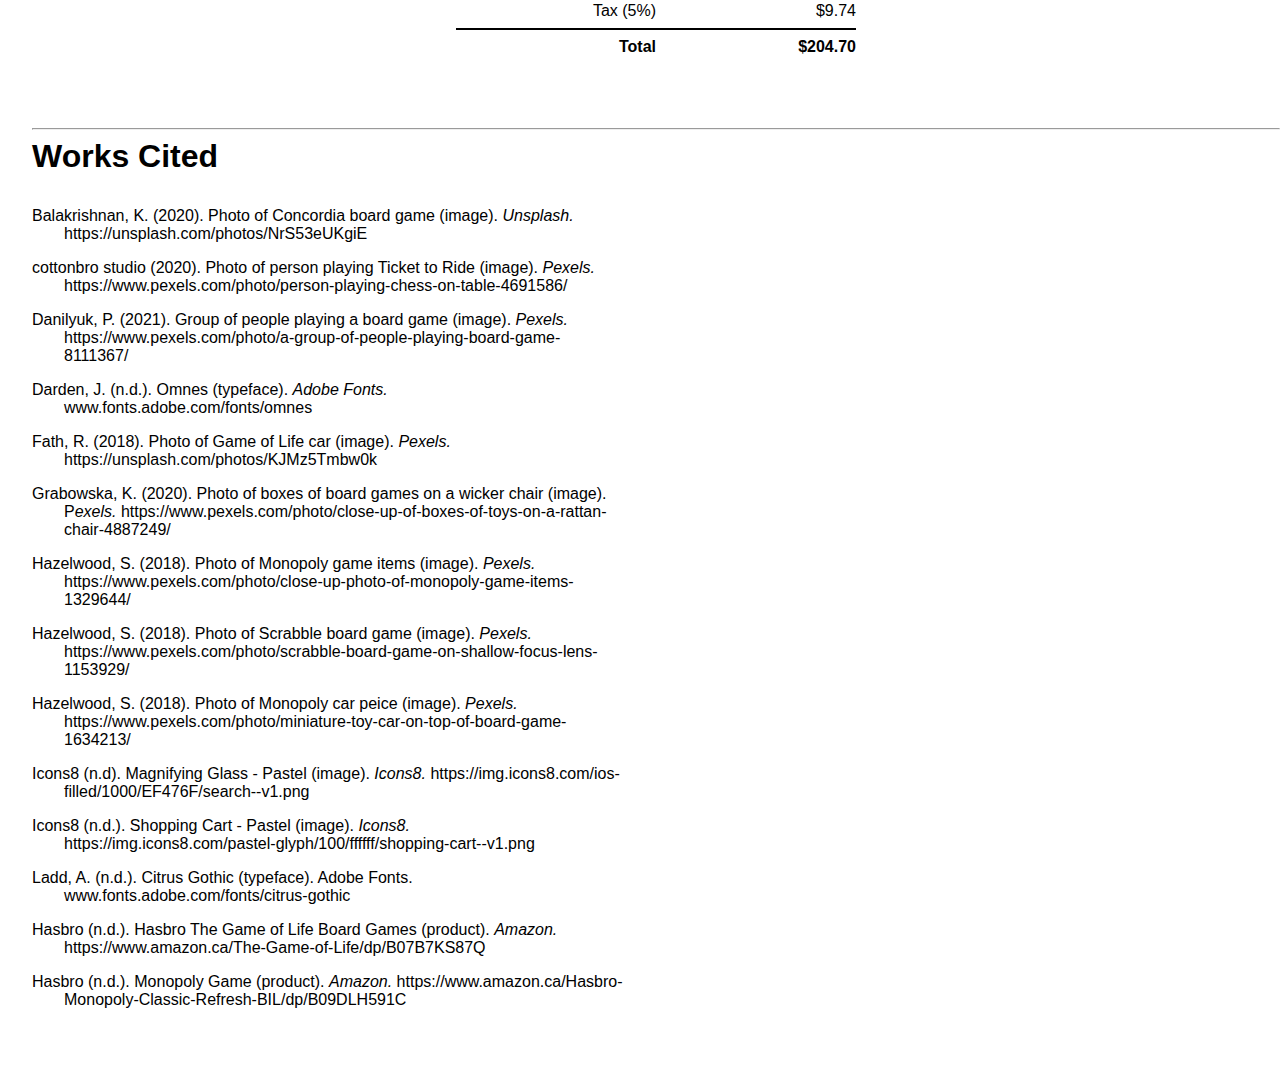
==== commit 963fedfc: "Add Style Guide to Nav Bar" ====
--- a/index.html
+++ b/index.html
@@ -15,6 +15,14 @@
 	  <header class="demo">
 		  <h1>P01 - Style Guide</h1>
 			<span>Josh Ralla — 301352506</span>
+
+			<nav class="main-navigation">
+				<a href="home.html">home</a>	
+				<a href="shop.html">shop</a>
+				<a href="about.html">about</a>
+				<a href="contact.html">contact</a>
+				<a href="index.html">style guide</a>
+			</nav>
 	  </header>
 	  
 	  <section>
--- a/style.css
+++ b/style.css
@@ -125,6 +125,38 @@
 }
 
 /* PRODUCT LISTING */
+
+div.feature-product{
+	margin: 2rem;
+	border-radius: 5rem;
+	position: relative;
+	
+	display:block;
+	margin-left: auto;
+	margin-right: auto;
+}
+
+img.feature-img {
+	border-radius: 5rem;
+}
+
+img.feature-img:hover {
+	opacity: 50%;
+
+}
+
+div.feature-product button.feature-name{
+	position:absolute;
+	top: 5rem;
+	left: 5rem;
+	transform: scale(1.2);
+}
+/*
+button.feature-name {
+	
+	
+}*/
+
 
 div.product-list {
 	margin-top:2rem;
@@ -689,6 +721,9 @@
 	h2.category, h3.category {
 		text-align: left;
 		margin-top:1rem;
+		margin-bottom:1rem;
+		display:block;
+		
 	}
 	
 	div.product-page{
@@ -723,6 +758,10 @@
 }
 
 @media only screen and (min-width:1250px){
+
+	div.feature-product{
+		max-width: 1250px;
+	}
 		
 	div.cart-body{
 		max-width: 1250px;
@@ -762,4 +801,4 @@
 		text-align: right!important;
 	}
 	
-}+}
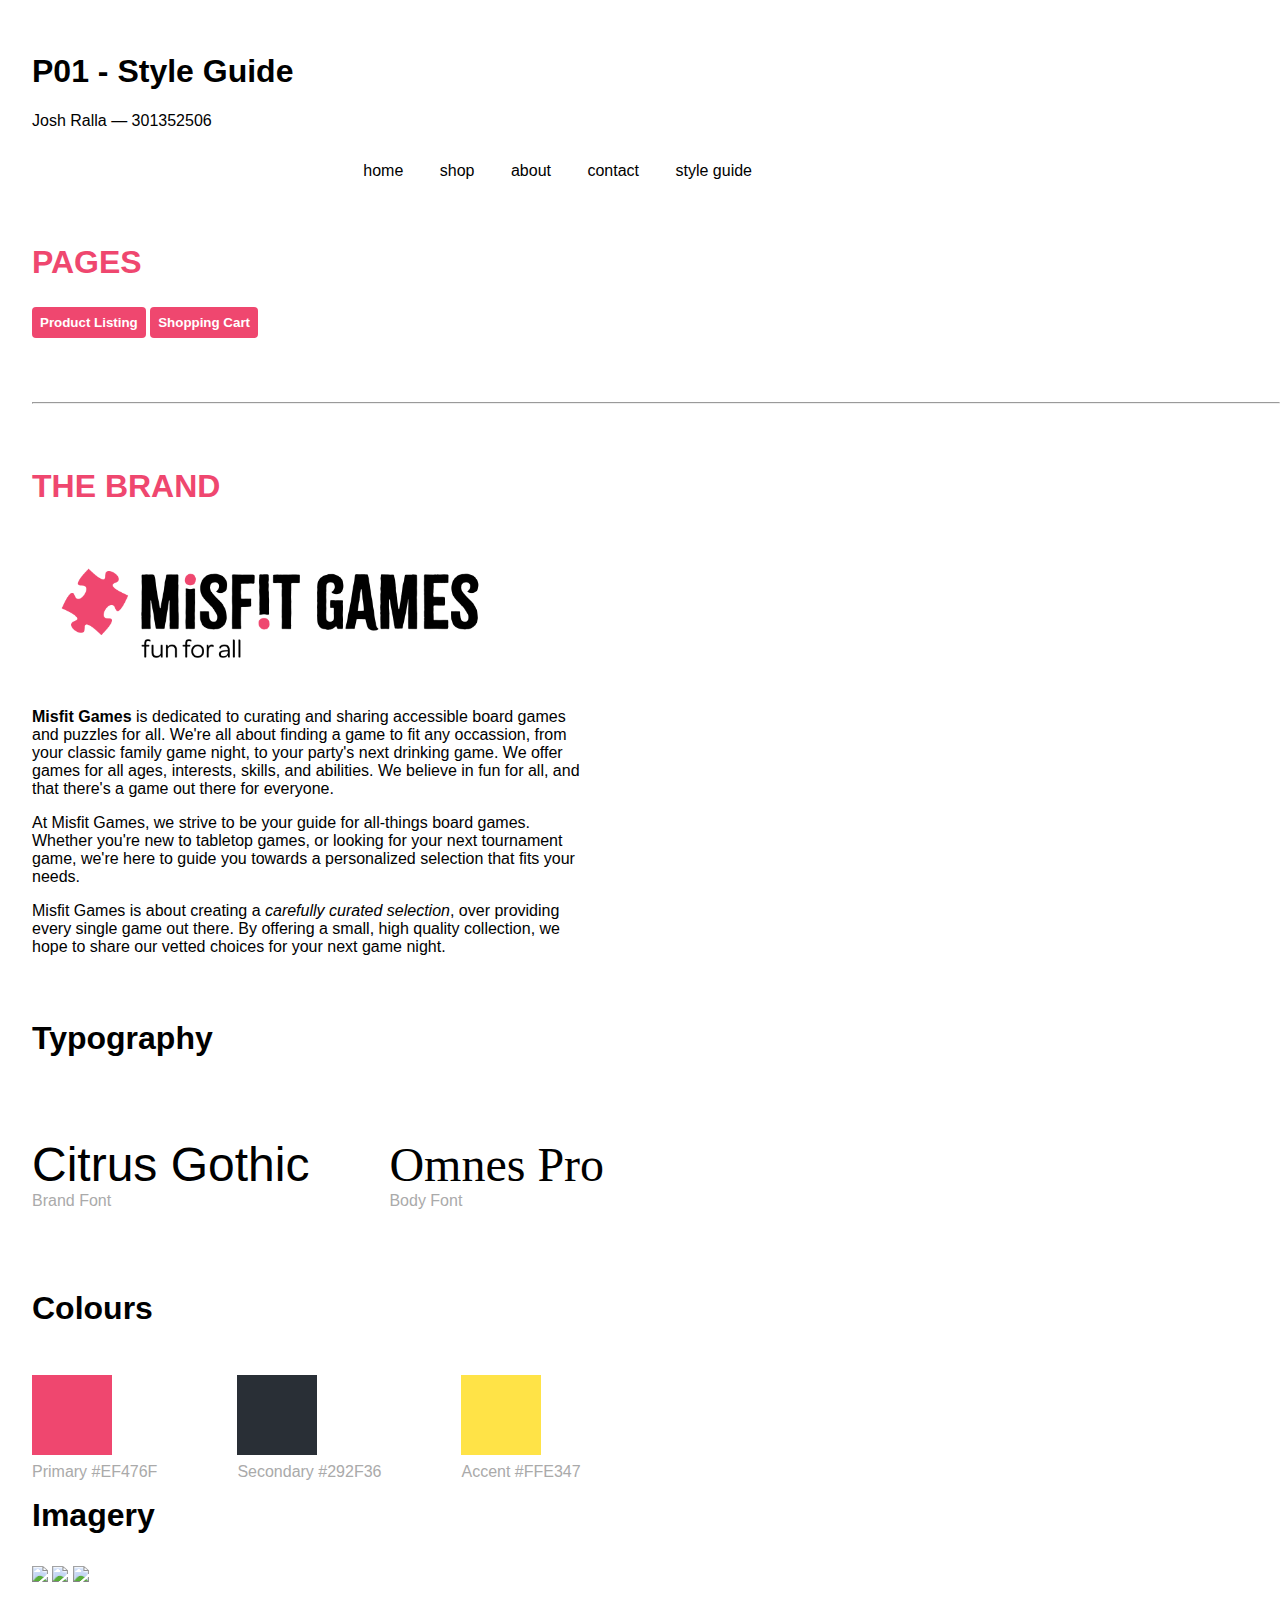
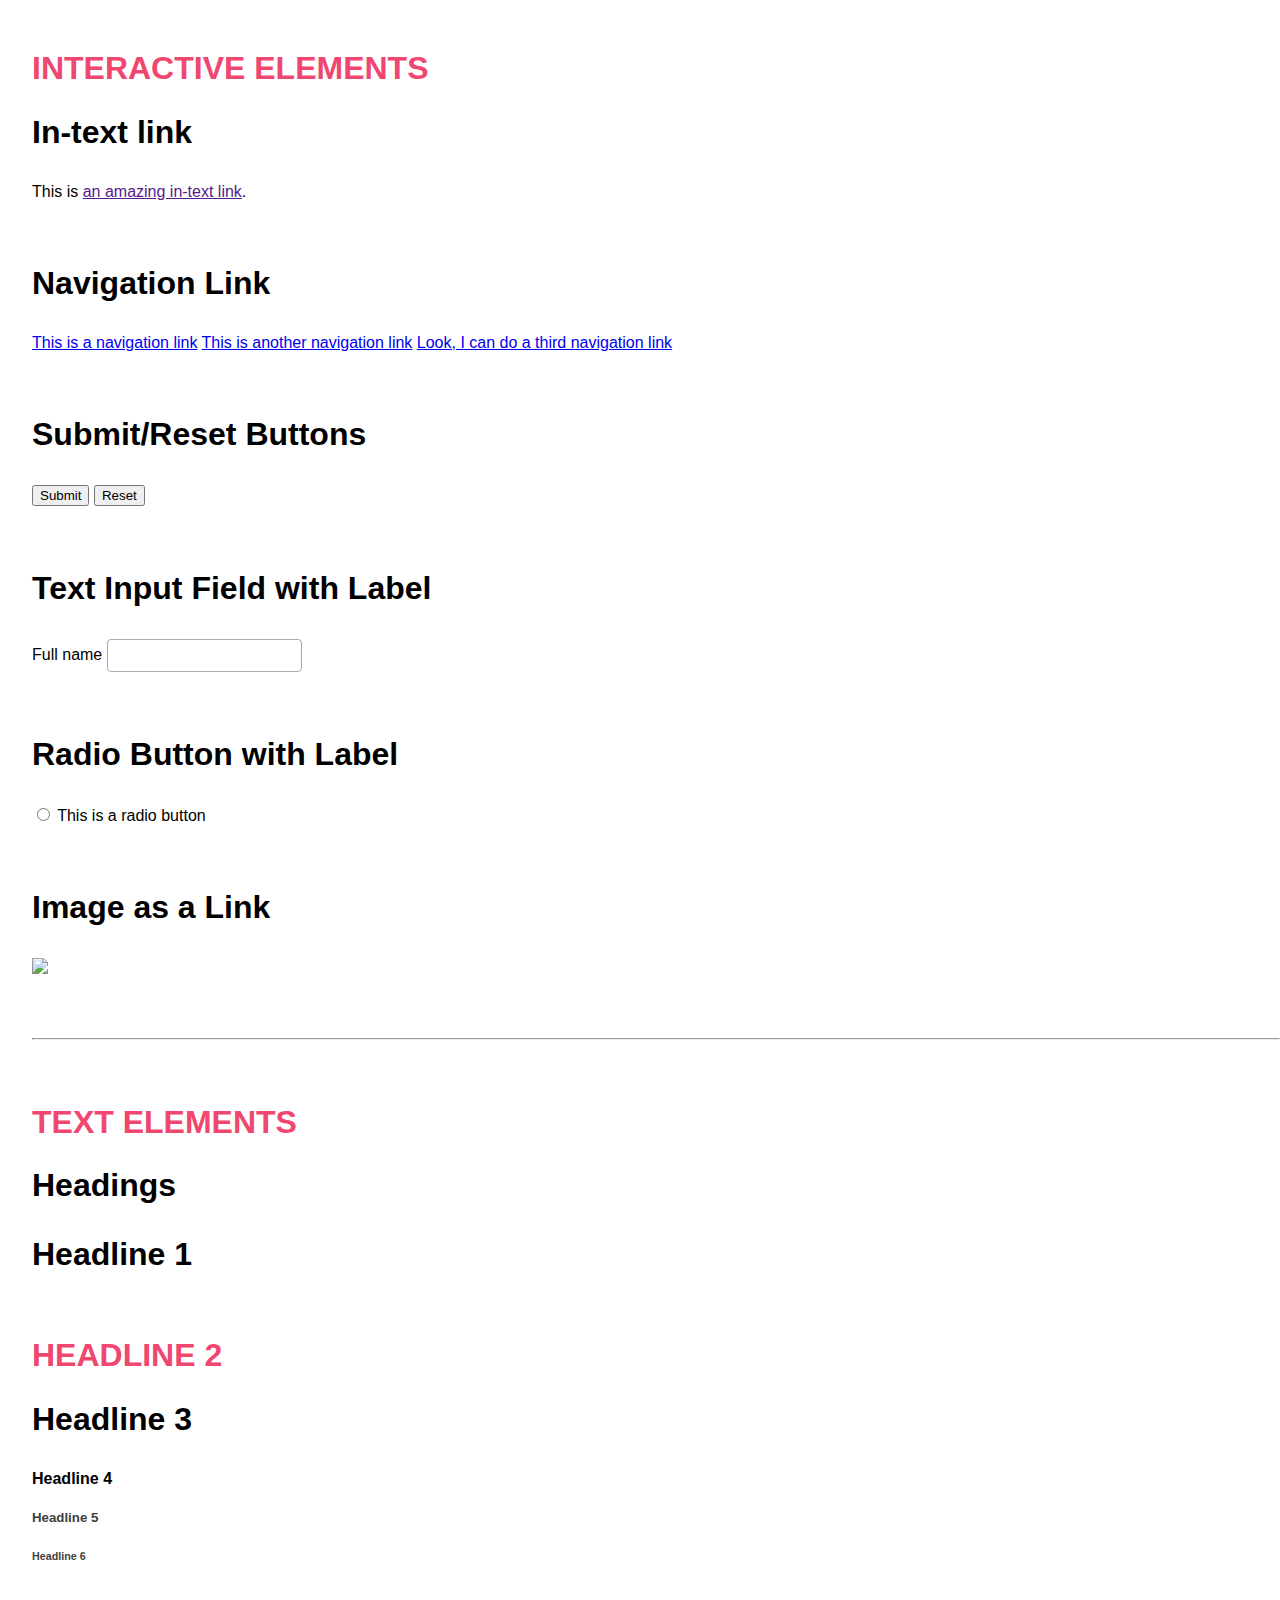
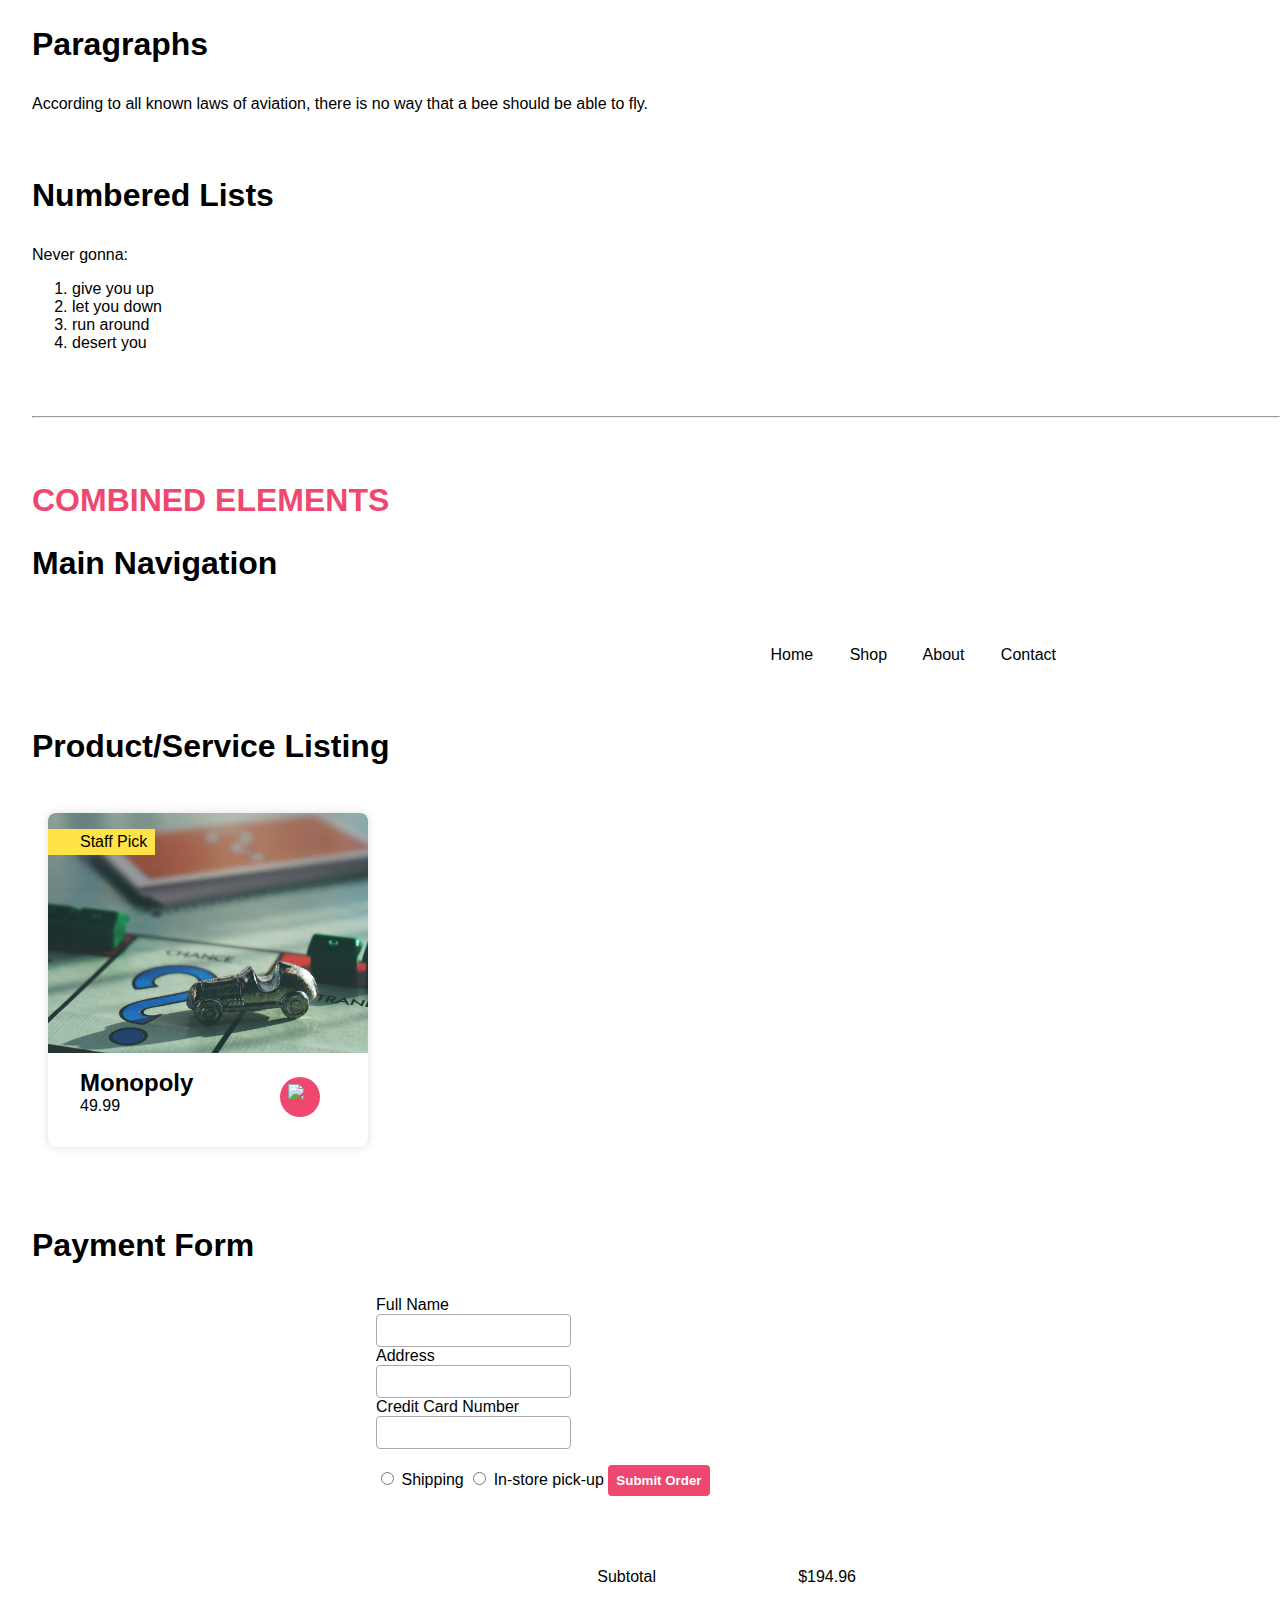
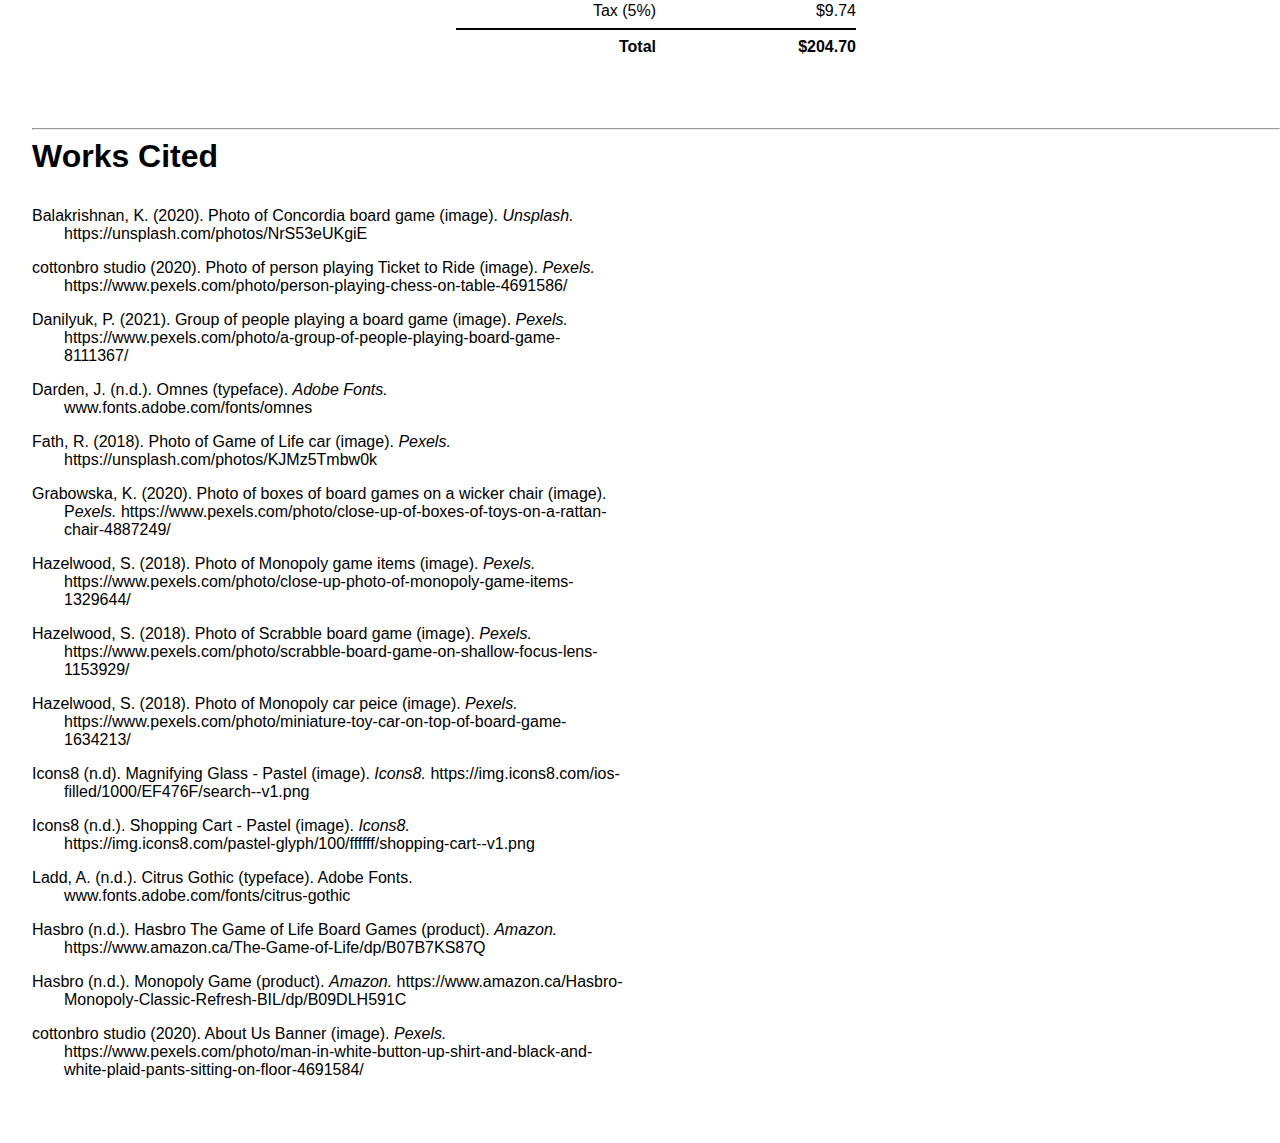
==== commit 361ee990: "Add Citation to About Us Page Banner Image and Copywriting for About Us Mission" ====
--- a/index.html
+++ b/index.html
@@ -251,7 +251,9 @@
 		 
 	  <p class="citation style-guide">Hasbro (n.d.). Hasbro The Game of Life Board Games (product). <em>Amazon. </em>https://www.amazon.ca/The-Game-of-Life/dp/B07B7KS87Q</p>		 
 
-	  <p class="citation style-guide">Hasbro (n.d.). Monopoly Game (product). <em>Amazon. </em>https://www.amazon.ca/Hasbro-Monopoly-Classic-Refresh-BIL/dp/B09DLH591C</p>	
+	  <p class="citation style-guide">Hasbro (n.d.). Monopoly Game (product). <em>Amazon. </em>https://www.amazon.ca/Hasbro-Monopoly-Classic-Refresh-BIL/dp/B09DLH591C</p>
+	  
+	  <p class="citation style-guide">cottonbro studio (2020). About Us Banner (image). <em>Pexels. </em>https://www.pexels.com/photo/man-in-white-button-up-shirt-and-black-and-white-plaid-pants-sitting-on-floor-4691584/</p>
 	  
 	  </section>
 	  
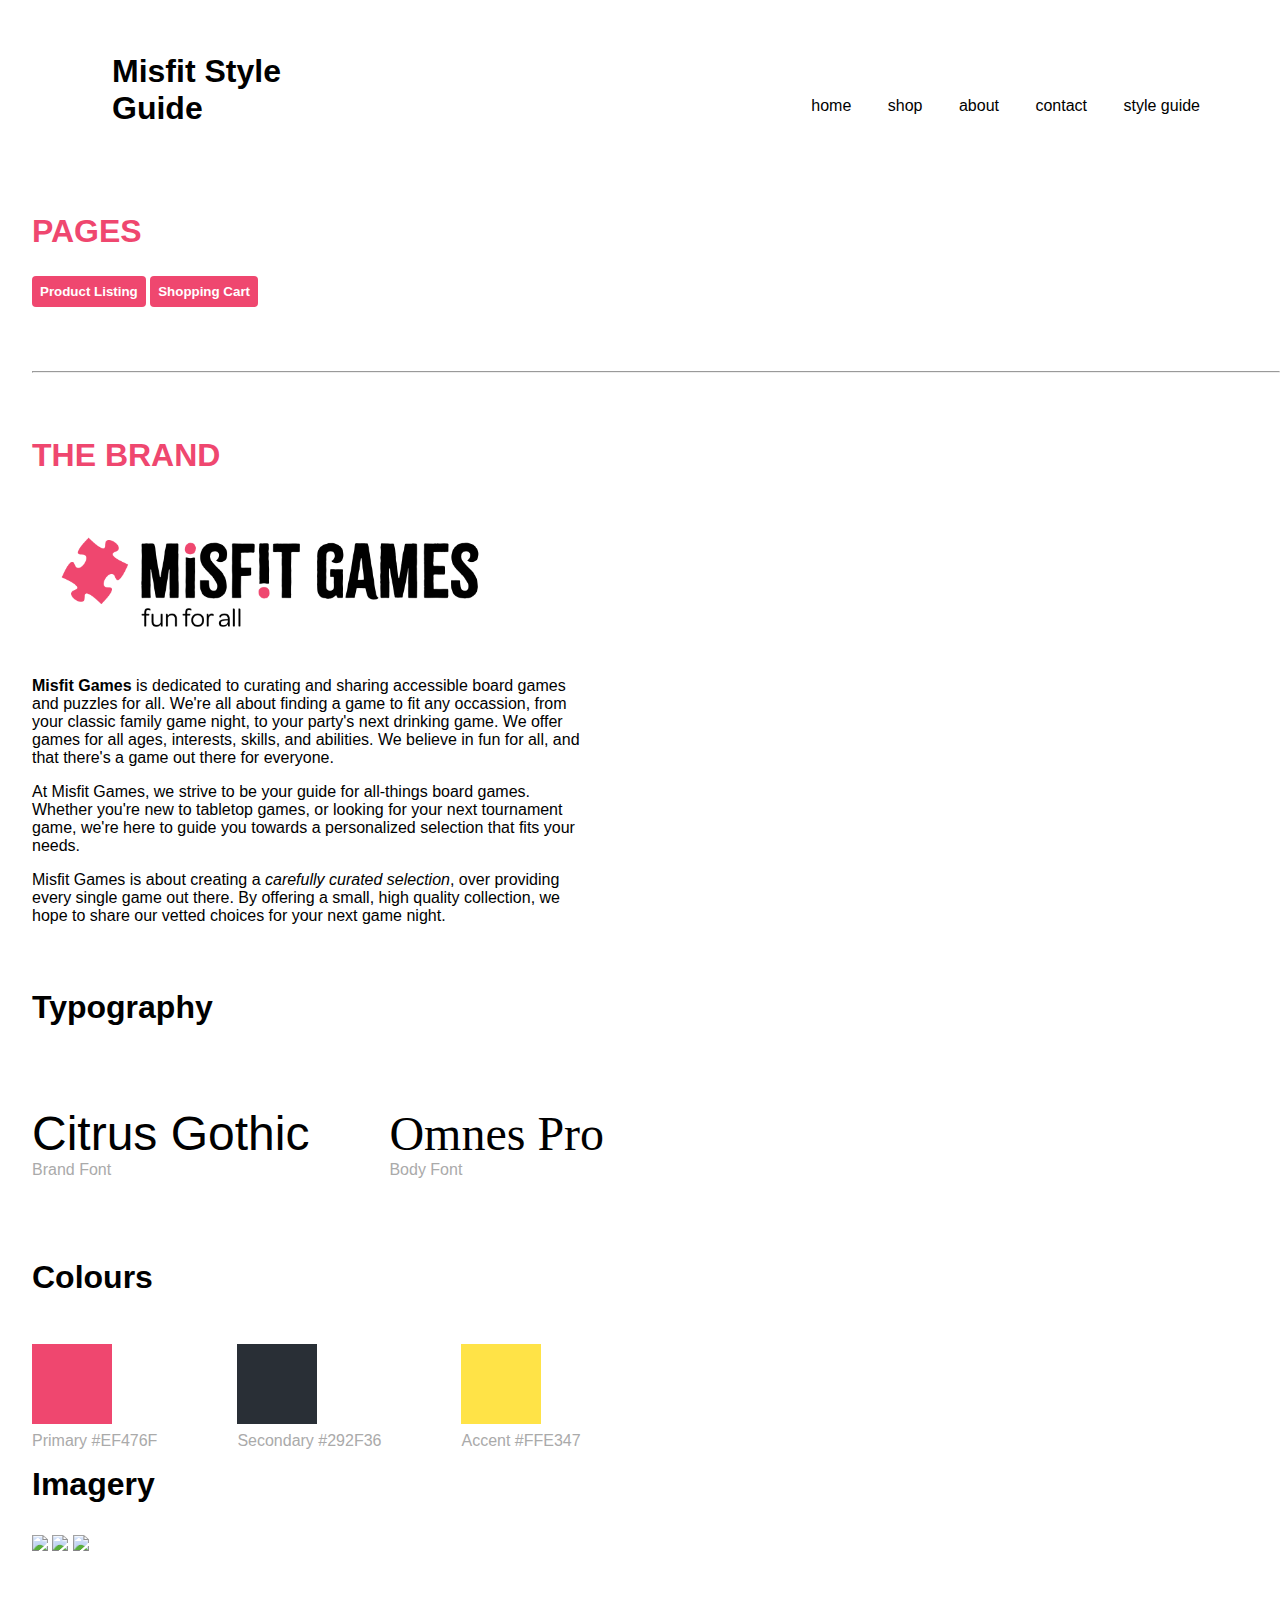
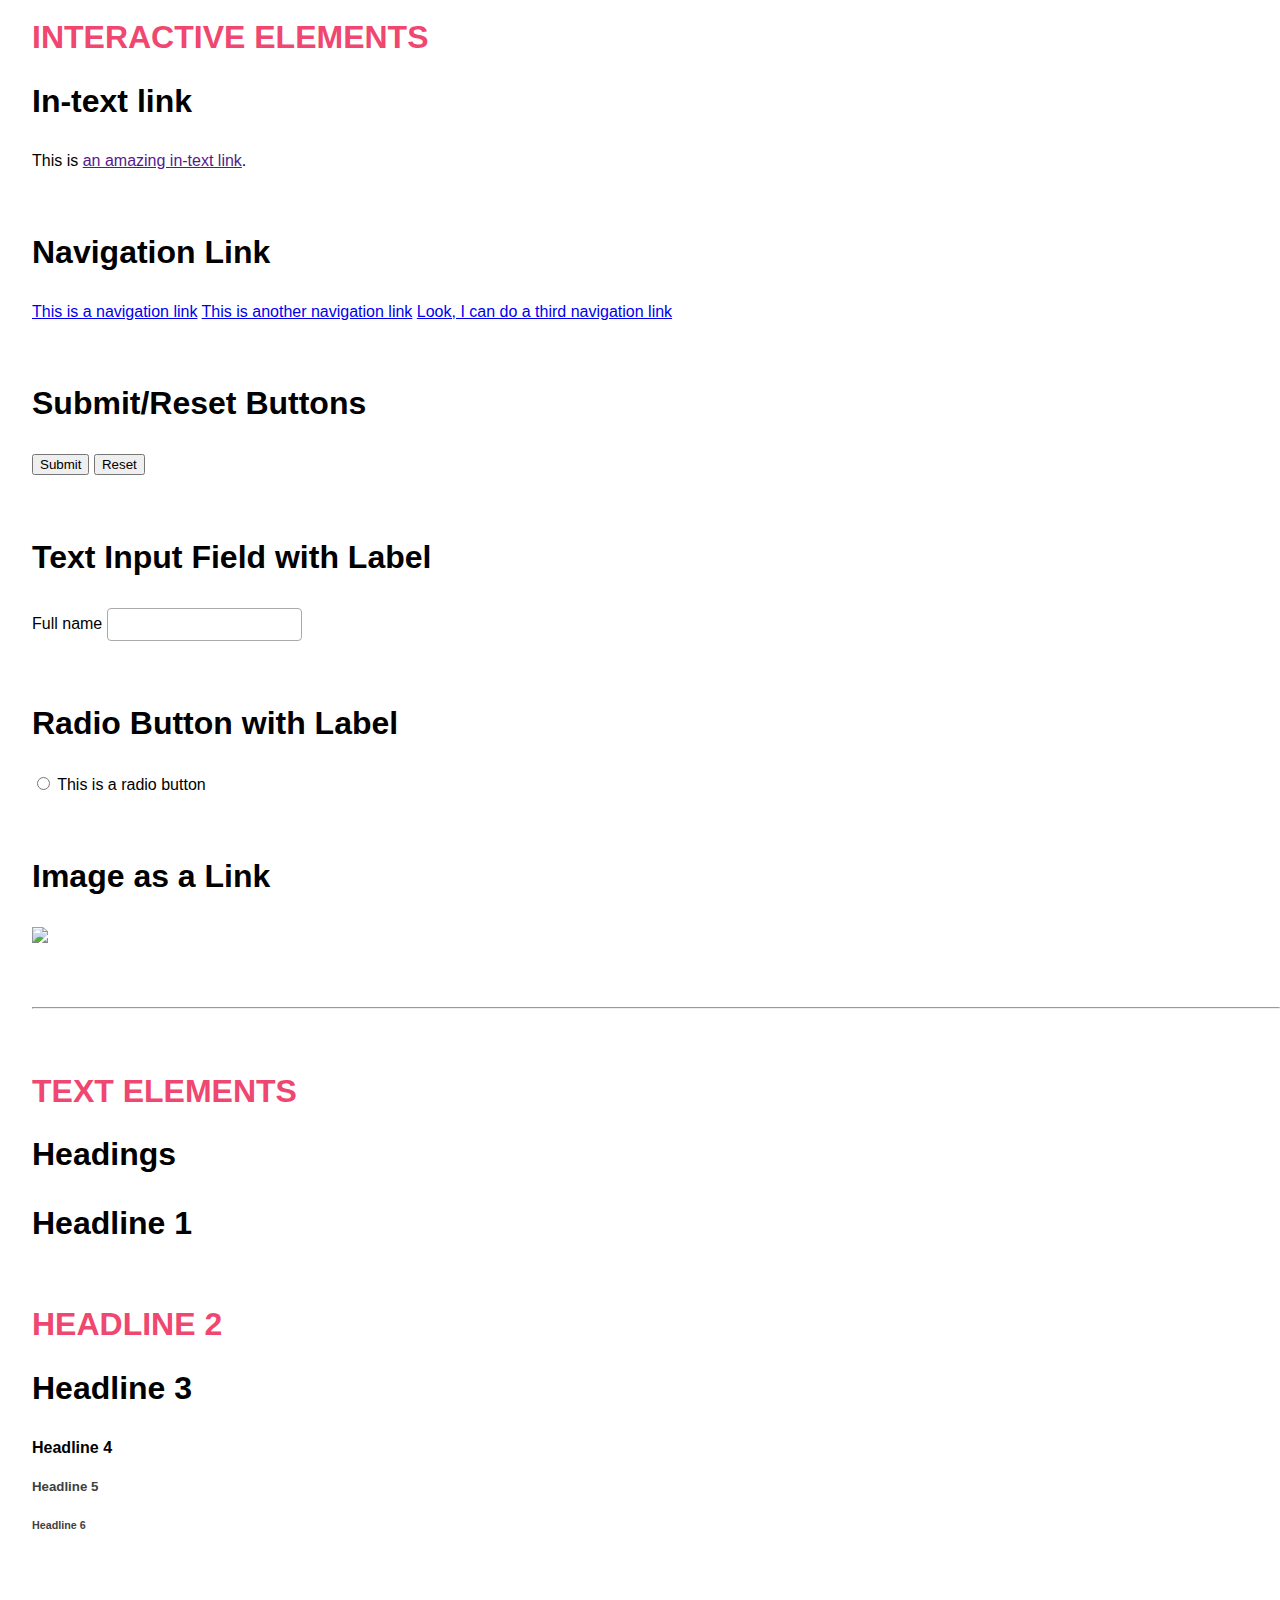
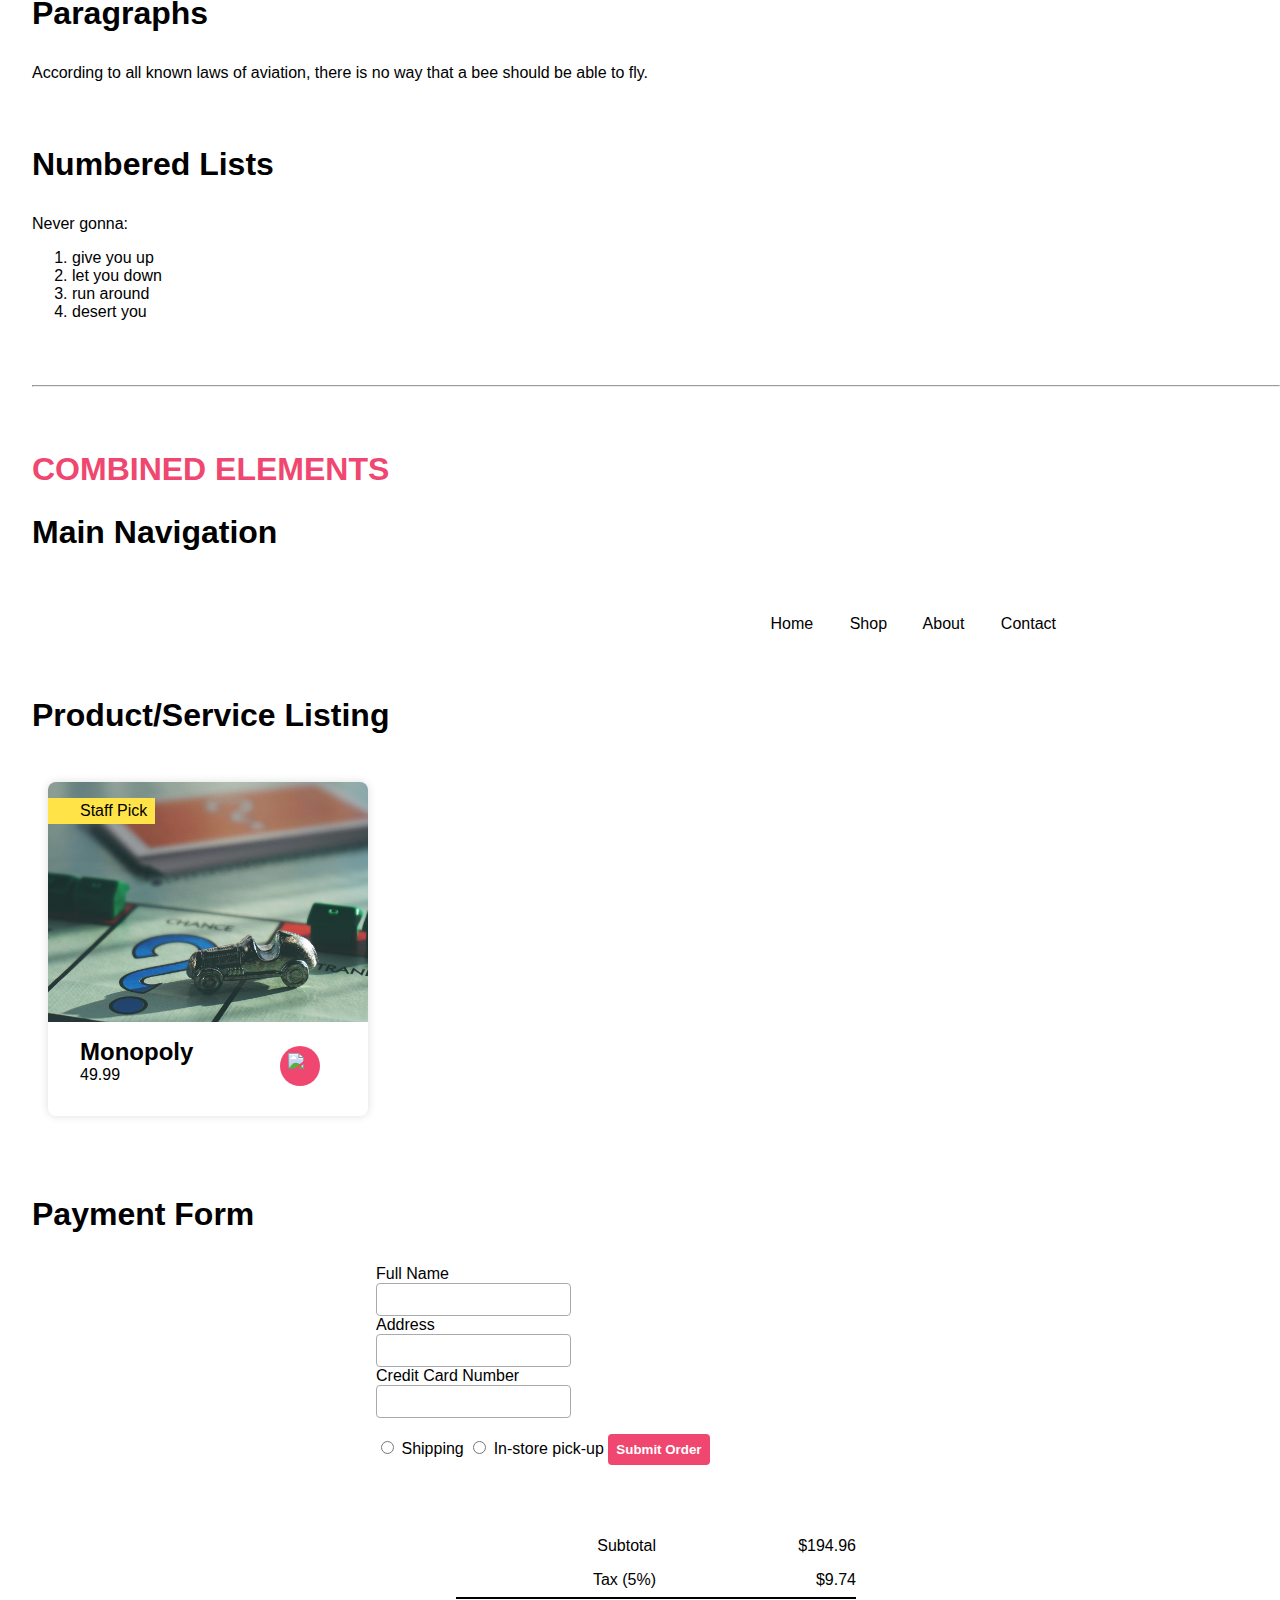
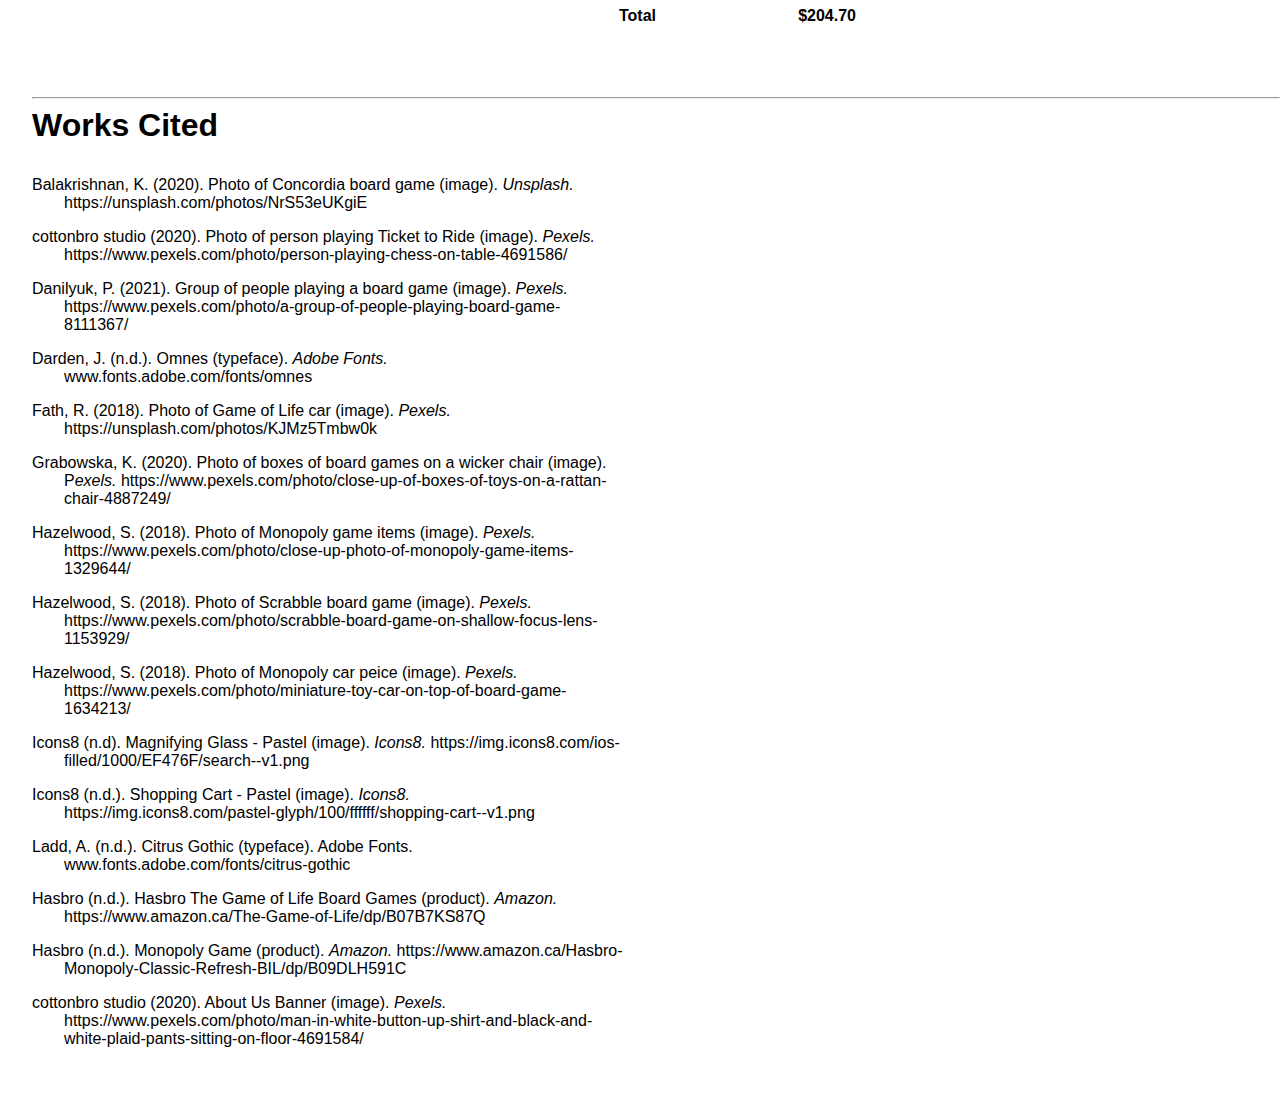
==== commit 797c8e44: "Updated About, Contact, Index, Style CSS" ====
--- a/index.html
+++ b/index.html
@@ -12,10 +12,8 @@
 
   <body id="demo-body">
 
-	  <header class="demo">
-		  <h1>P01 - Style Guide</h1>
-			<span>Josh Ralla — 301352506</span>
-
+	  <header>
+		  <h1>Misfit Style Guide</h1>
 			<nav class="main-navigation">
 				<a href="home.html">home</a>	
 				<a href="shop.html">shop</a>
--- a/style.css
+++ b/style.css
@@ -510,6 +510,74 @@
 	width:15rem;
 }
 
+/*About Us Page*/
+img.aboutus_banner {
+	max-width: 100%;
+	max-height: 35rem;
+}
+
+div.aboutus_copy {
+	padding:2rem 5rem 0 5rem;
+	max-width:50rem;
+	margin-top:2.5rem;
+	margin:auto;
+	text-align: center;
+}
+
+div.aboutus_copy_bottom {
+	max-width:50rem;
+	margin:auto;
+	text-align: center;
+}
+
+div.line {
+	margin: 3rem auto;
+	max-width: 40rem;
+	display: block;
+	border-top: 3px solid black;
+	border-bottom: 3px solid black;
+	border-radius: 20px;
+}
+
+/*Contact Us Page*/
+div.info_box{
+	border-style: solid;
+	width: 35rem;
+	max-height: 10rem;
+	padding-top: 1rem;
+	text-align: center;
+	border-radius: 1rem;
+}
+
+div.info_box_email:hover h3.email_colour_change {
+	color:#EF476F;
+}
+
+div.info_box_address:hover h3.address_colour_change{
+	color:#EF476F;
+}
+
+div.contactus_container {
+	padding:3rem 5rem 0 5rem;
+	display:flex;
+	flex-wrap: wrap;
+	justify-content:space-around;
+}
+
+div.contact_support_container{
+	padding-top: 2rem;
+	max-width: 1250px;
+	margin:0 auto;
+	display:flex;
+}
+
+input.payment-large-field{
+	display:inline-block;
+	margin-top:1rem;
+	width:35rem;
+	height:15rem;
+}
+
 /* STYLE GUIDE*/
 p.main-font {
 	font-family: "citrus-gothic-solid", "Impact", sans-serif;
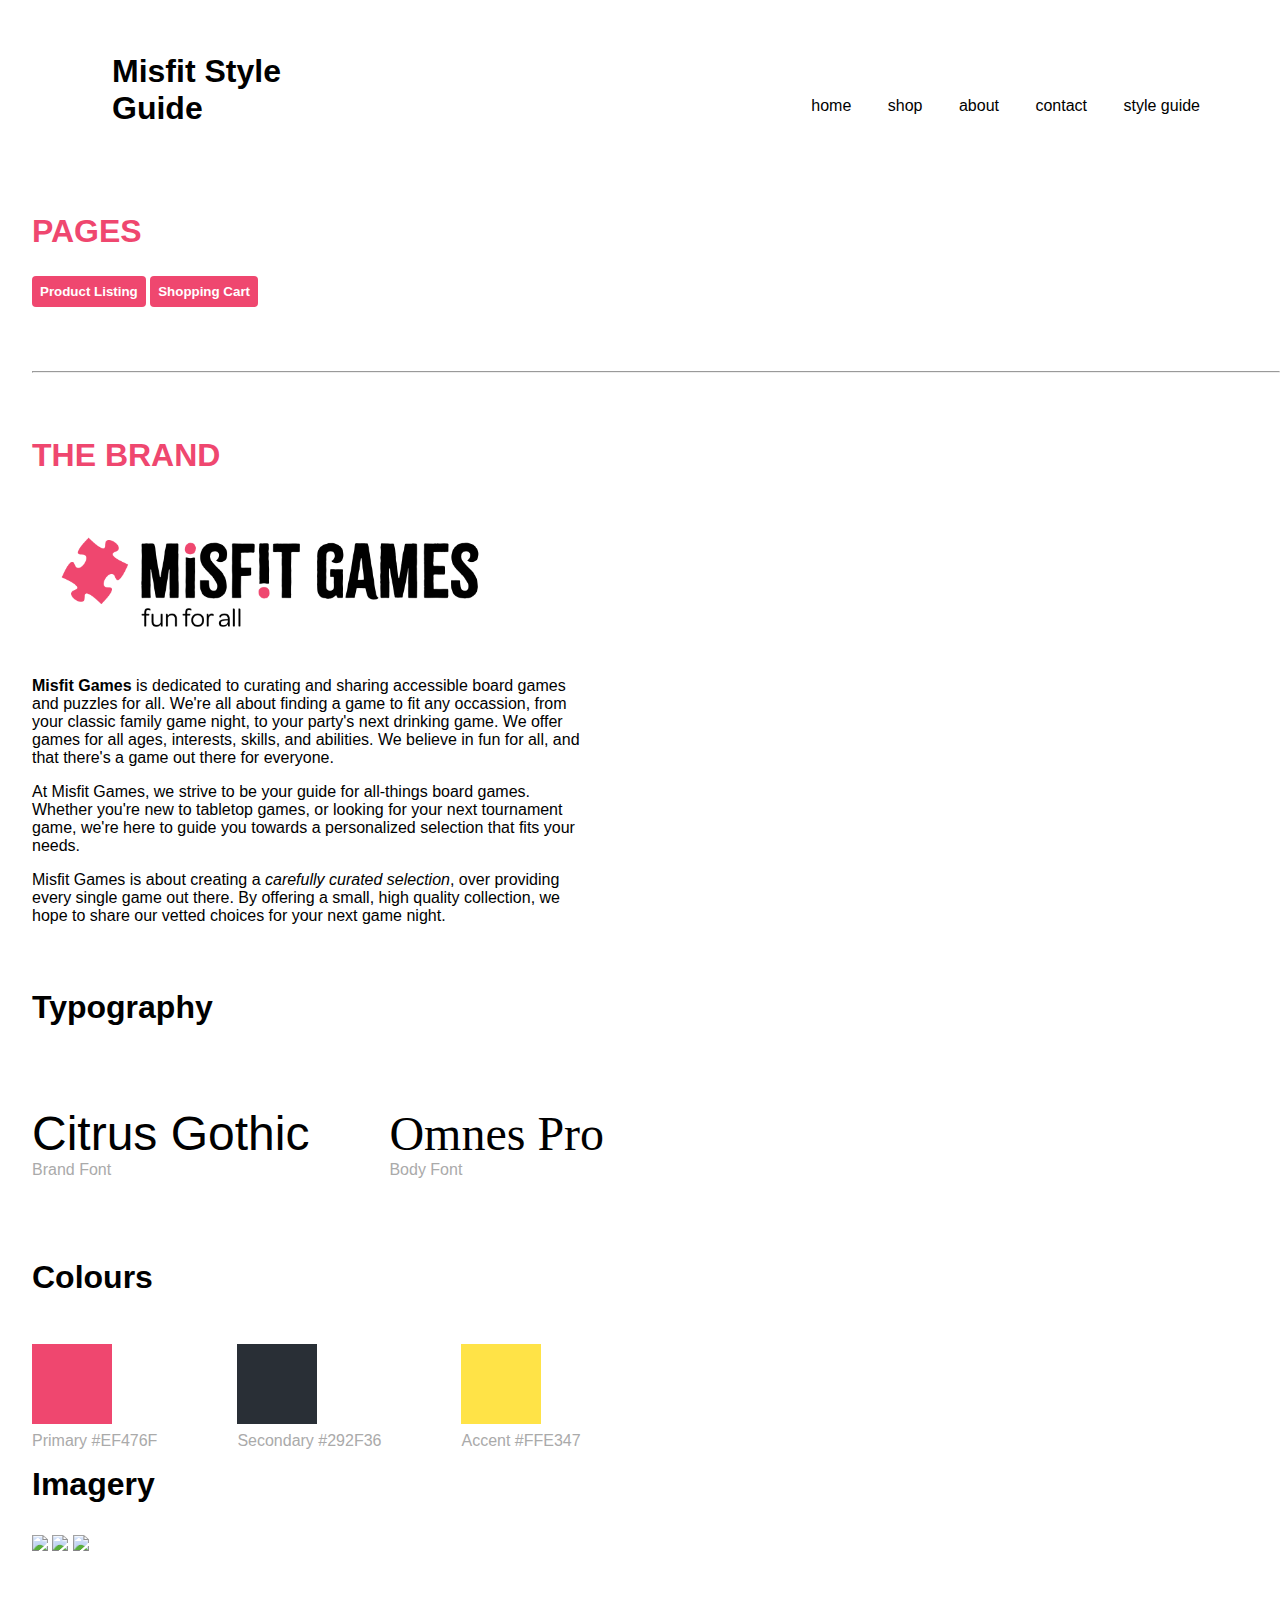
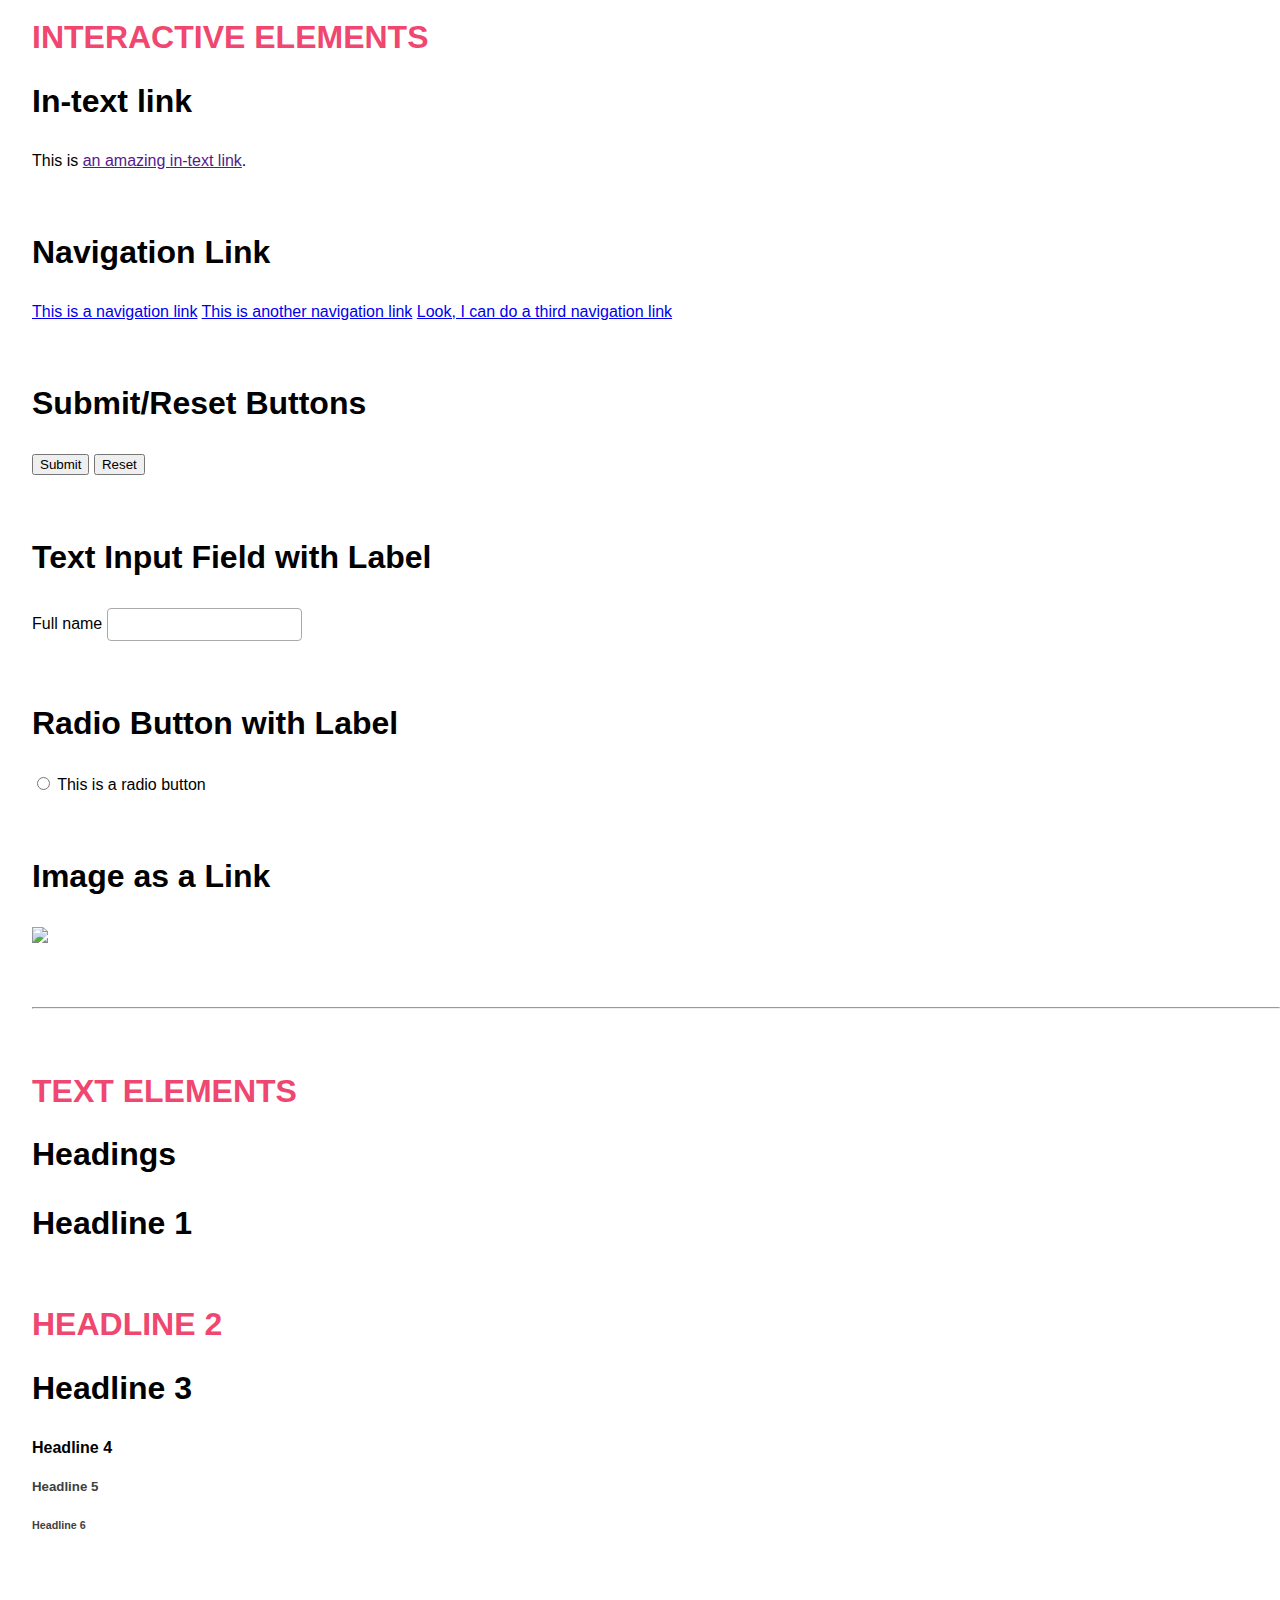
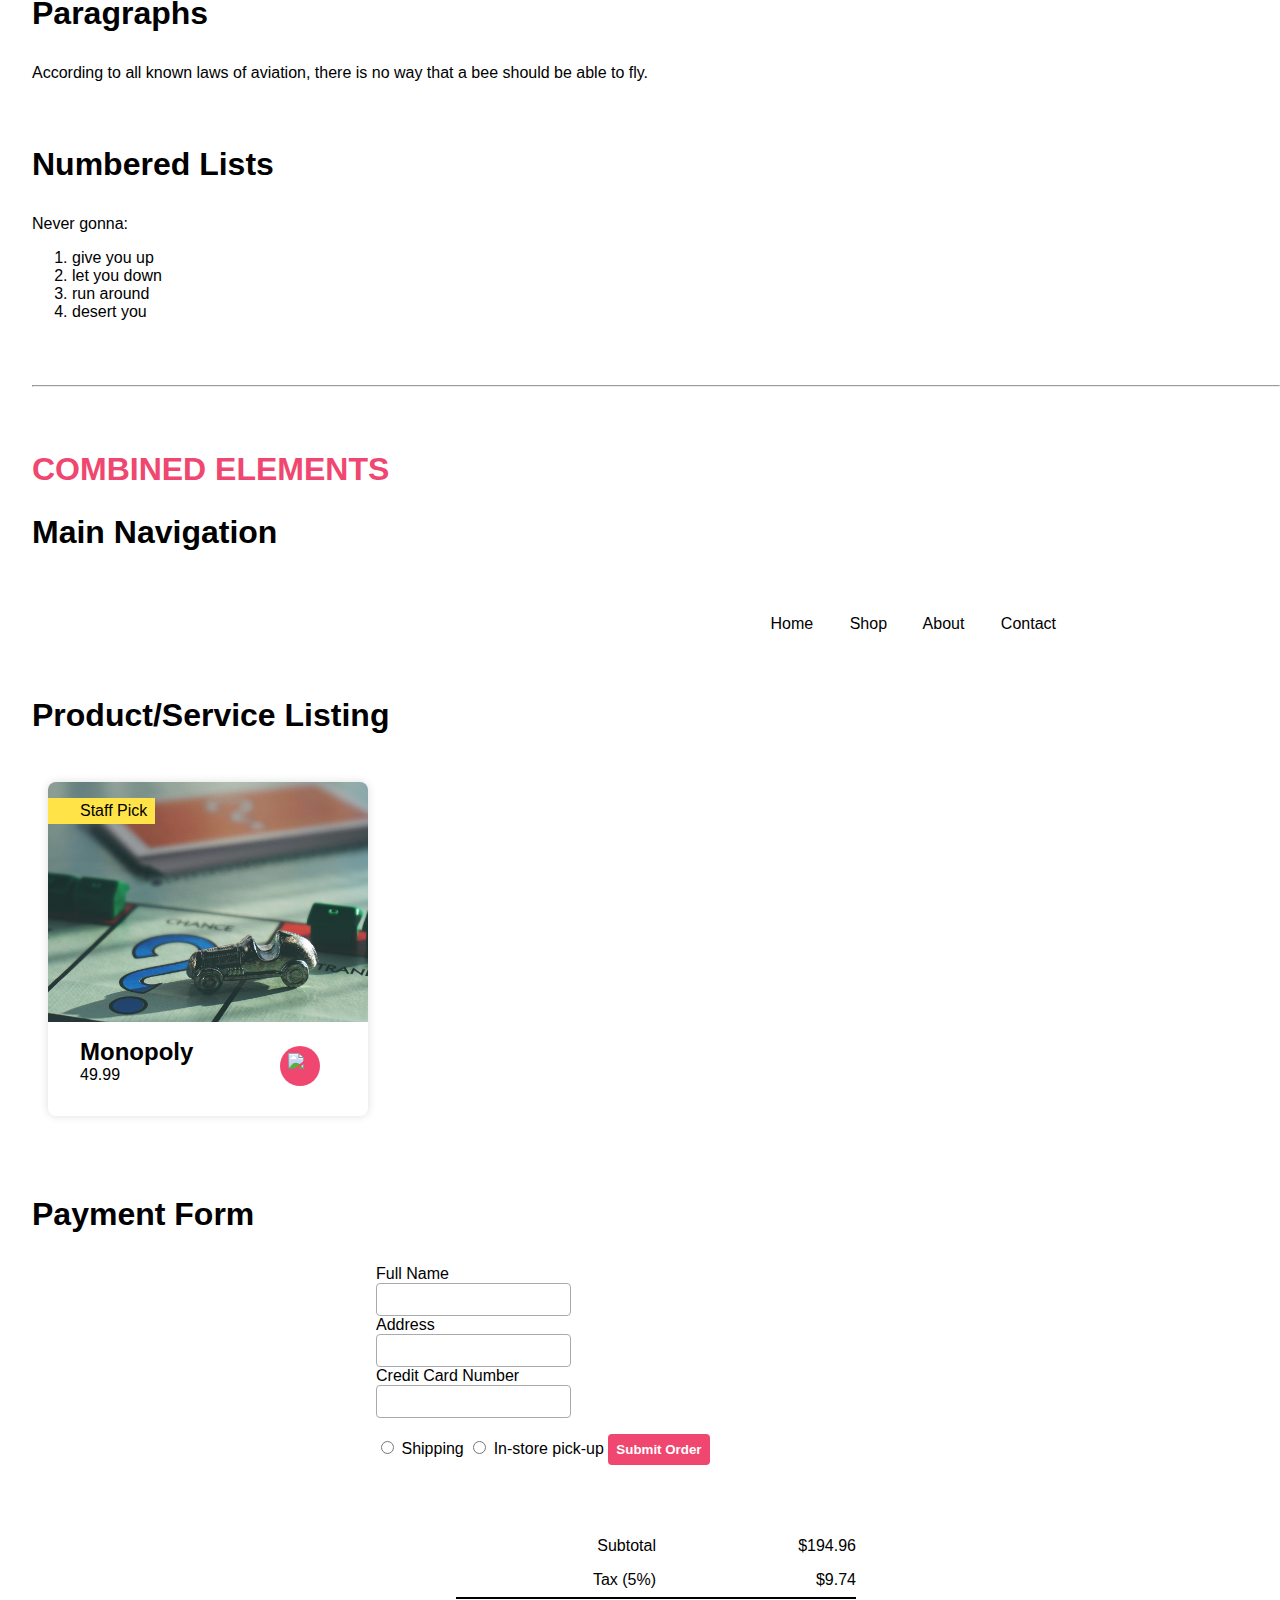
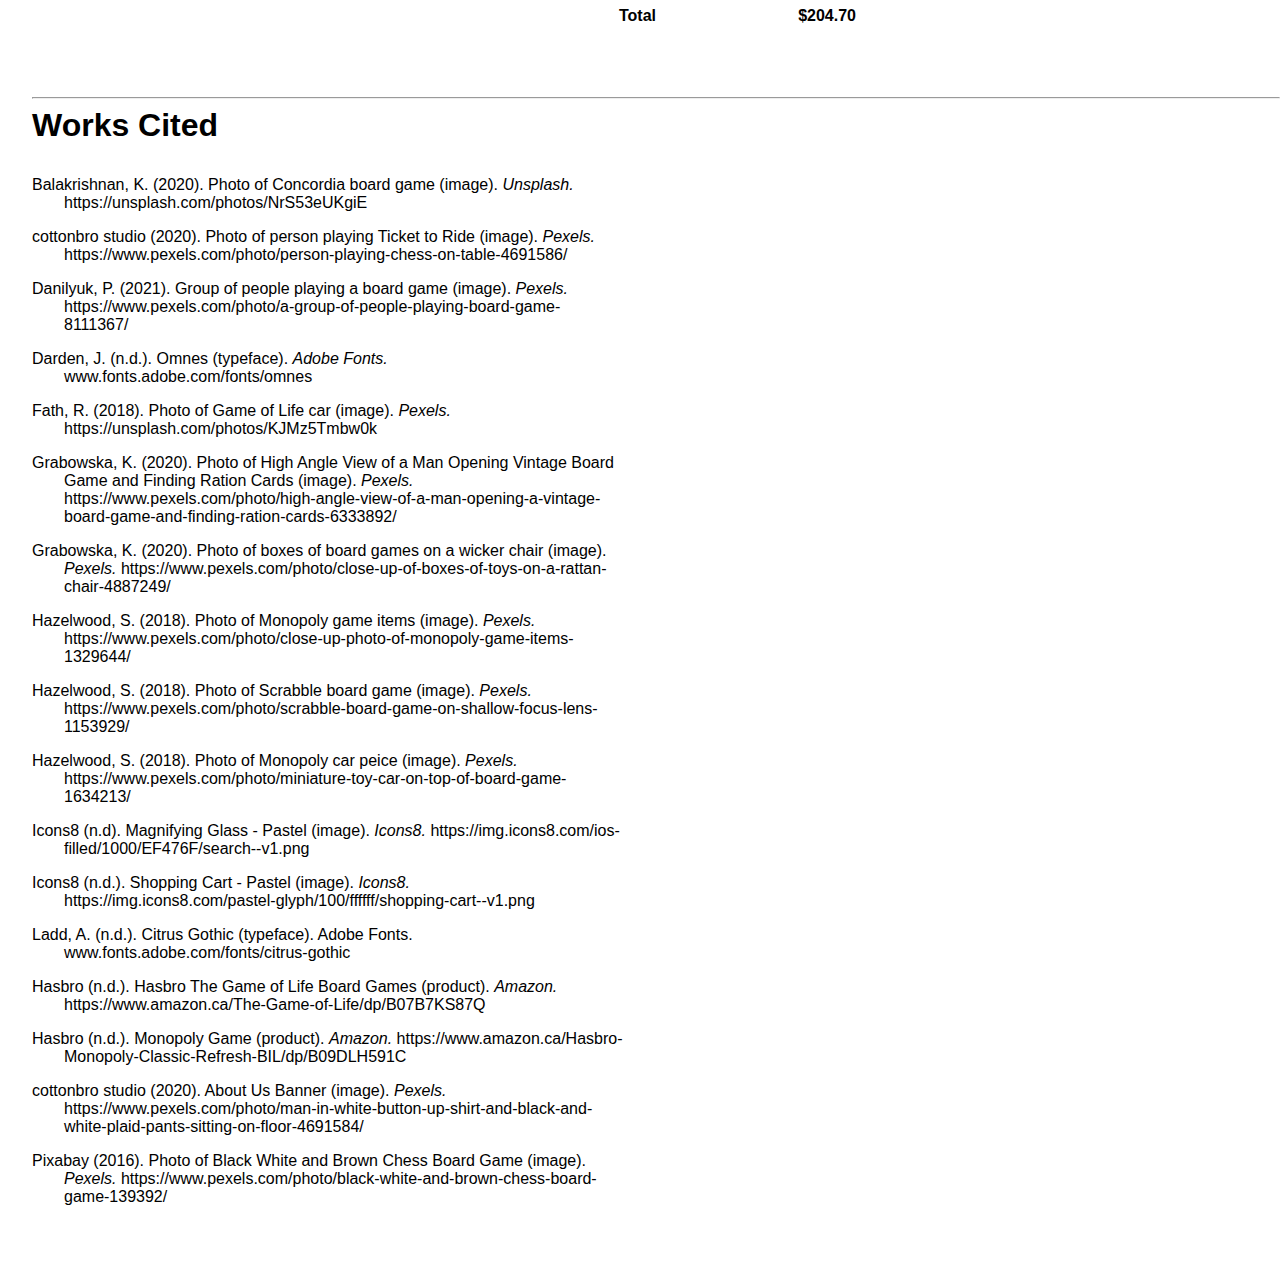
==== commit b0d76b1c: "Events now redirect to About page. New citations added to Style Guide" ====
--- a/index.html
+++ b/index.html
@@ -233,7 +233,9 @@
 
 	  <p class="citation style-guide">Fath, R. (2018). Photo of Game of Life car (image). <em>Pexels.</em> https://unsplash.com/photos/KJMz5Tmbw0k </p>
 
-	  <p class="citation style-guide">Grabowska, K. (2020). Photo of boxes of board games on a wicker chair (image). P<em>exels.</em> https://www.pexels.com/photo/close-up-of-boxes-of-toys-on-a-rattan-chair-4887249/ </p>
+	  <p class="citation style-guide">Grabowska, K. (2020). Photo of High Angle View of a Man Opening Vintage Board Game and Finding Ration Cards (image). <em>Pexels.</em> https://www.pexels.com/photo/high-angle-view-of-a-man-opening-a-vintage-board-game-and-finding-ration-cards-6333892/ </p>
+
+	  <p class="citation style-guide">Grabowska, K. (2020). Photo of boxes of board games on a wicker chair (image). <em>Pexels.</em> https://www.pexels.com/photo/close-up-of-boxes-of-toys-on-a-rattan-chair-4887249/ </p>
 
 	  <p class="citation style-guide">Hazelwood, S. (2018). Photo of Monopoly game items (image). <em>Pexels.</em> https://www.pexels.com/photo/close-up-photo-of-monopoly-game-items-1329644/ </p>
 
@@ -253,6 +255,8 @@
 	  
 	  <p class="citation style-guide">cottonbro studio (2020). About Us Banner (image). <em>Pexels. </em>https://www.pexels.com/photo/man-in-white-button-up-shirt-and-black-and-white-plaid-pants-sitting-on-floor-4691584/</p>
 	  
+	  <p class="citation style-guide">Pixabay (2016). Photo of Black White and Brown Chess Board Game (image). <em>Pexels.</em> https://www.pexels.com/photo/black-white-and-brown-chess-board-game-139392/ </p>
+
 	  </section>
 	  
   </body>
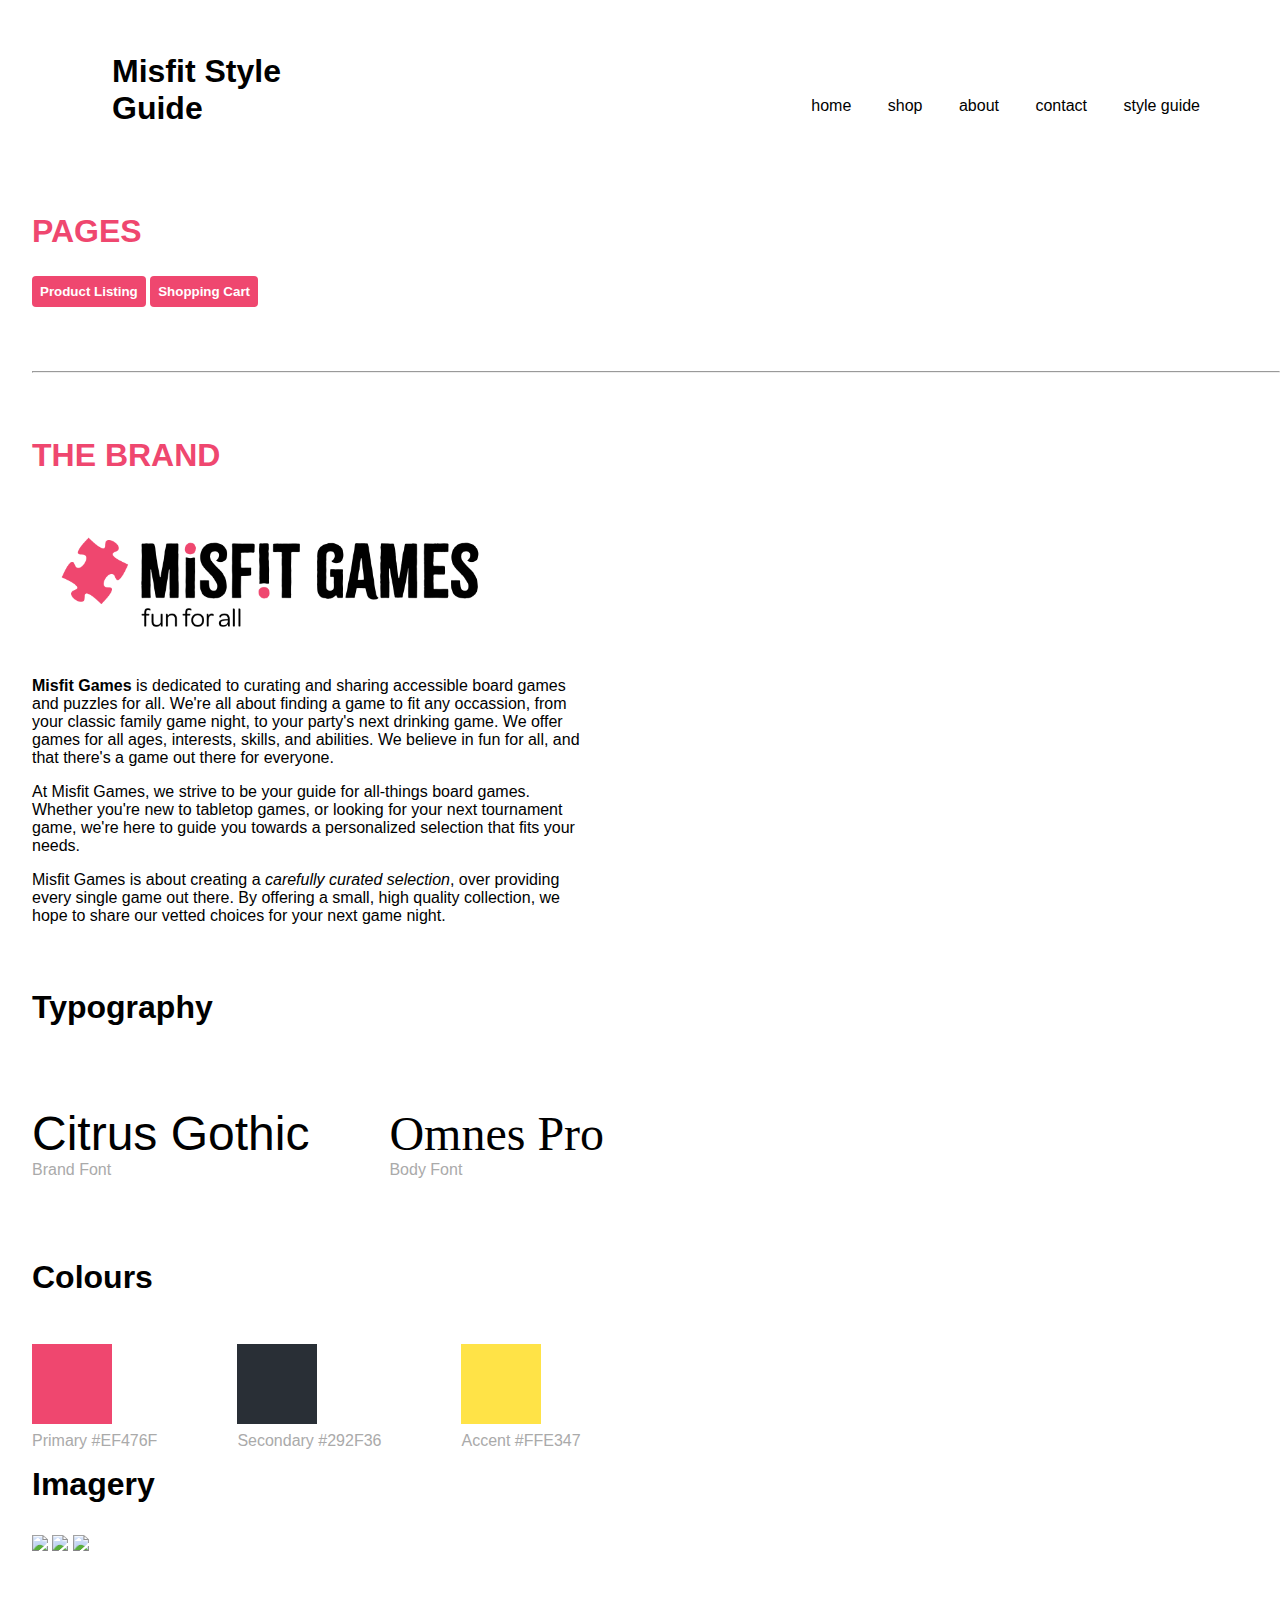
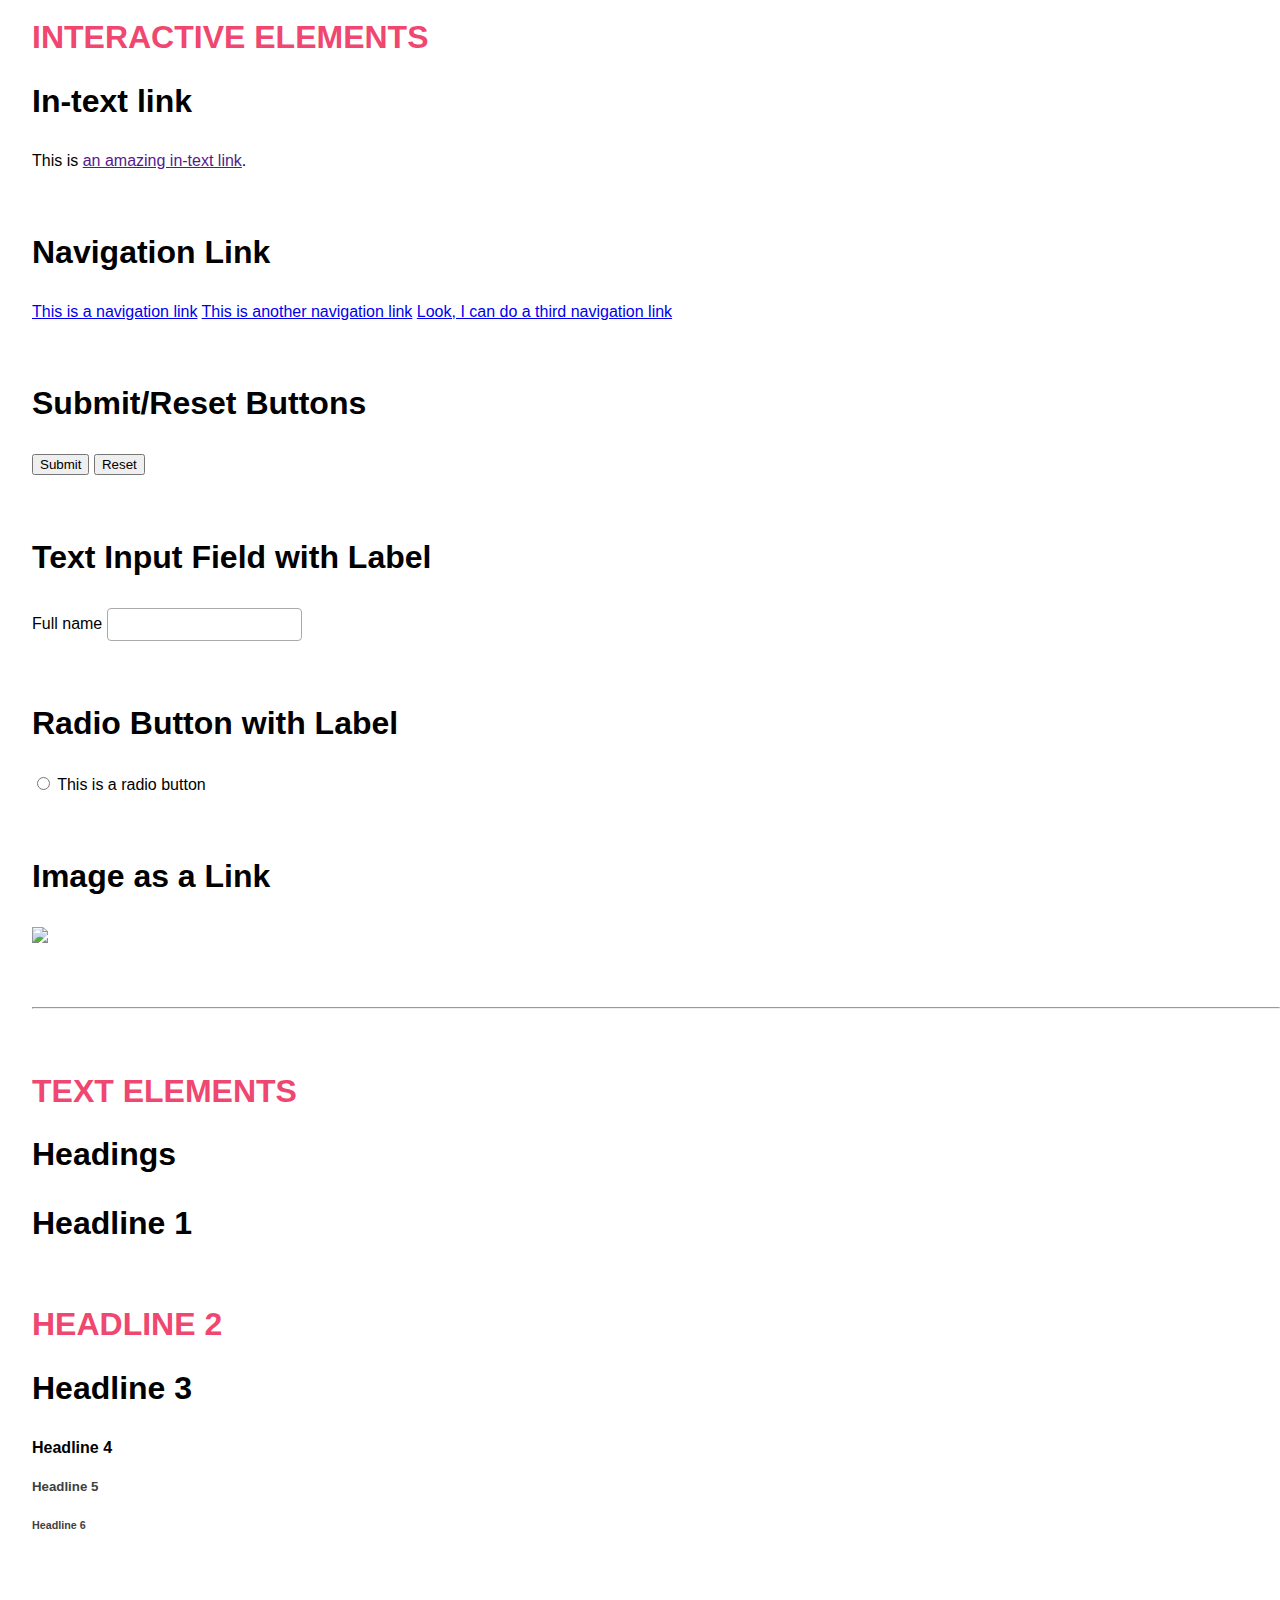
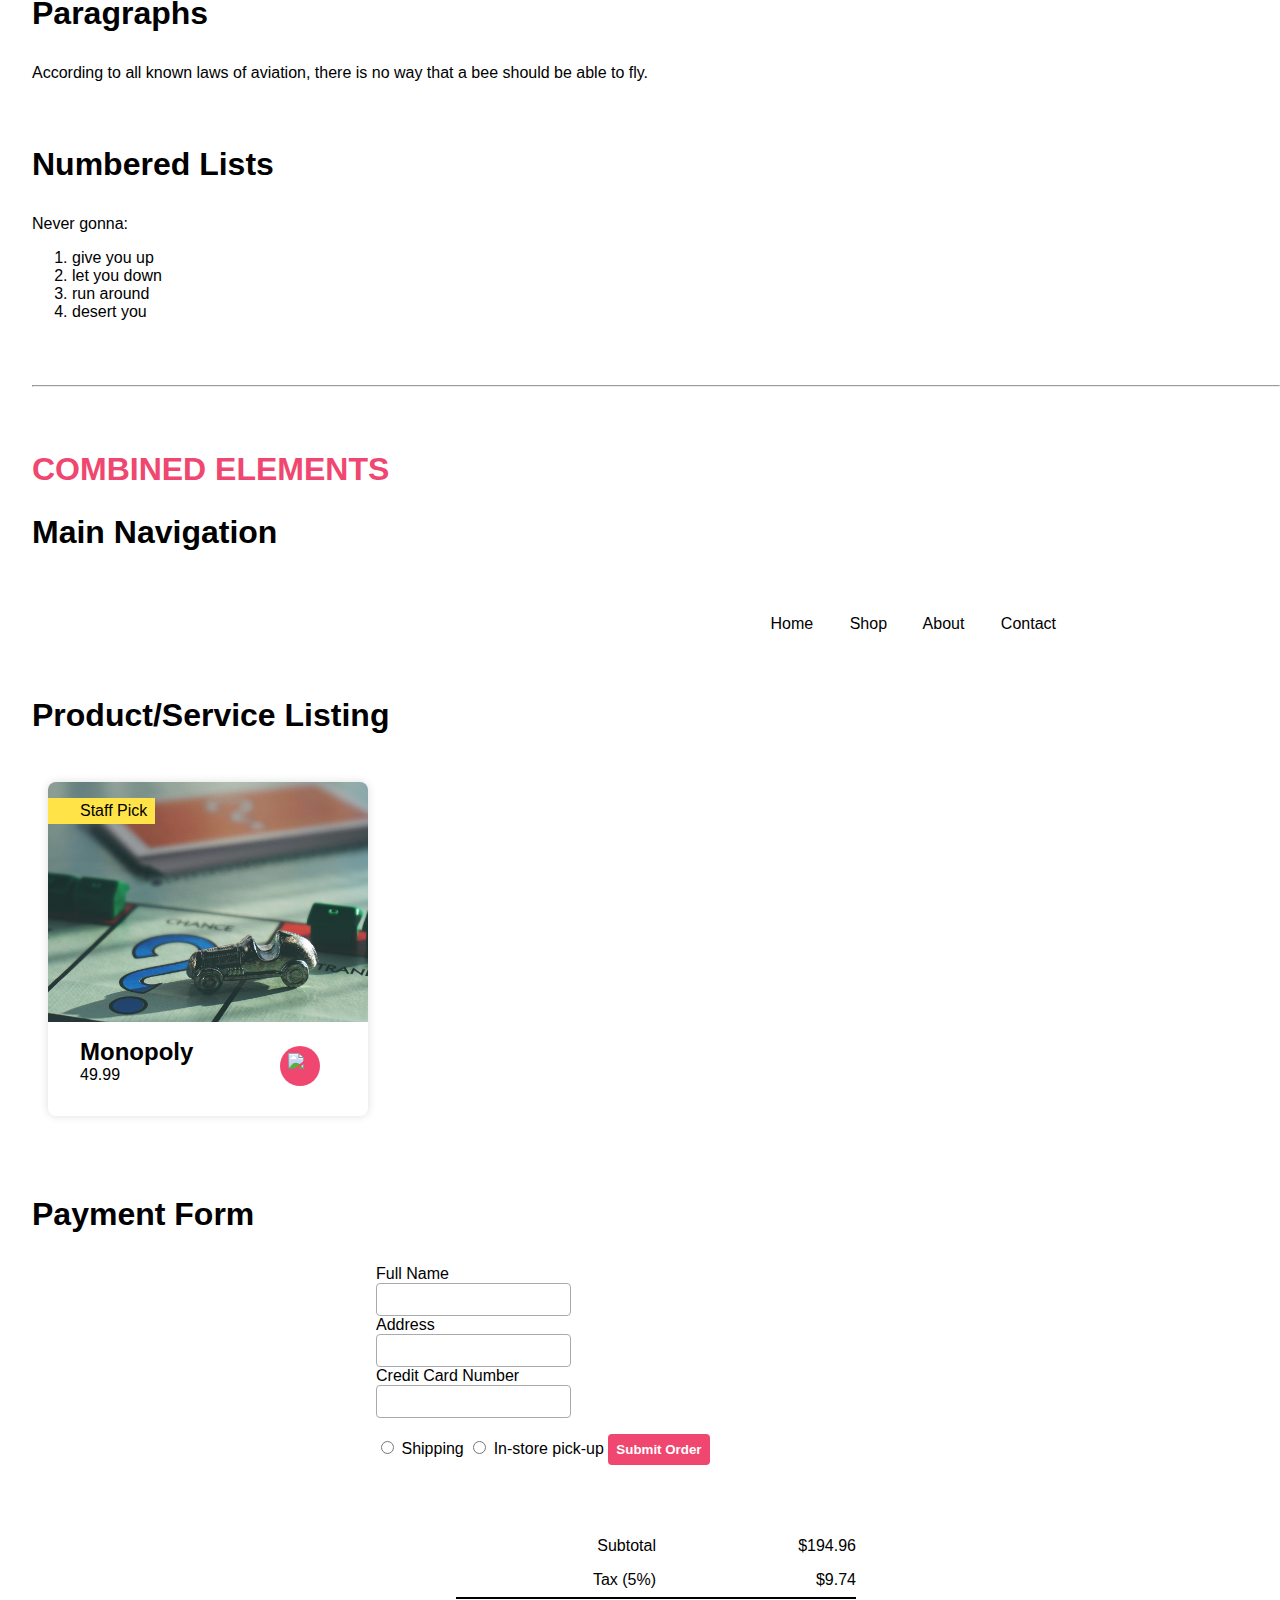
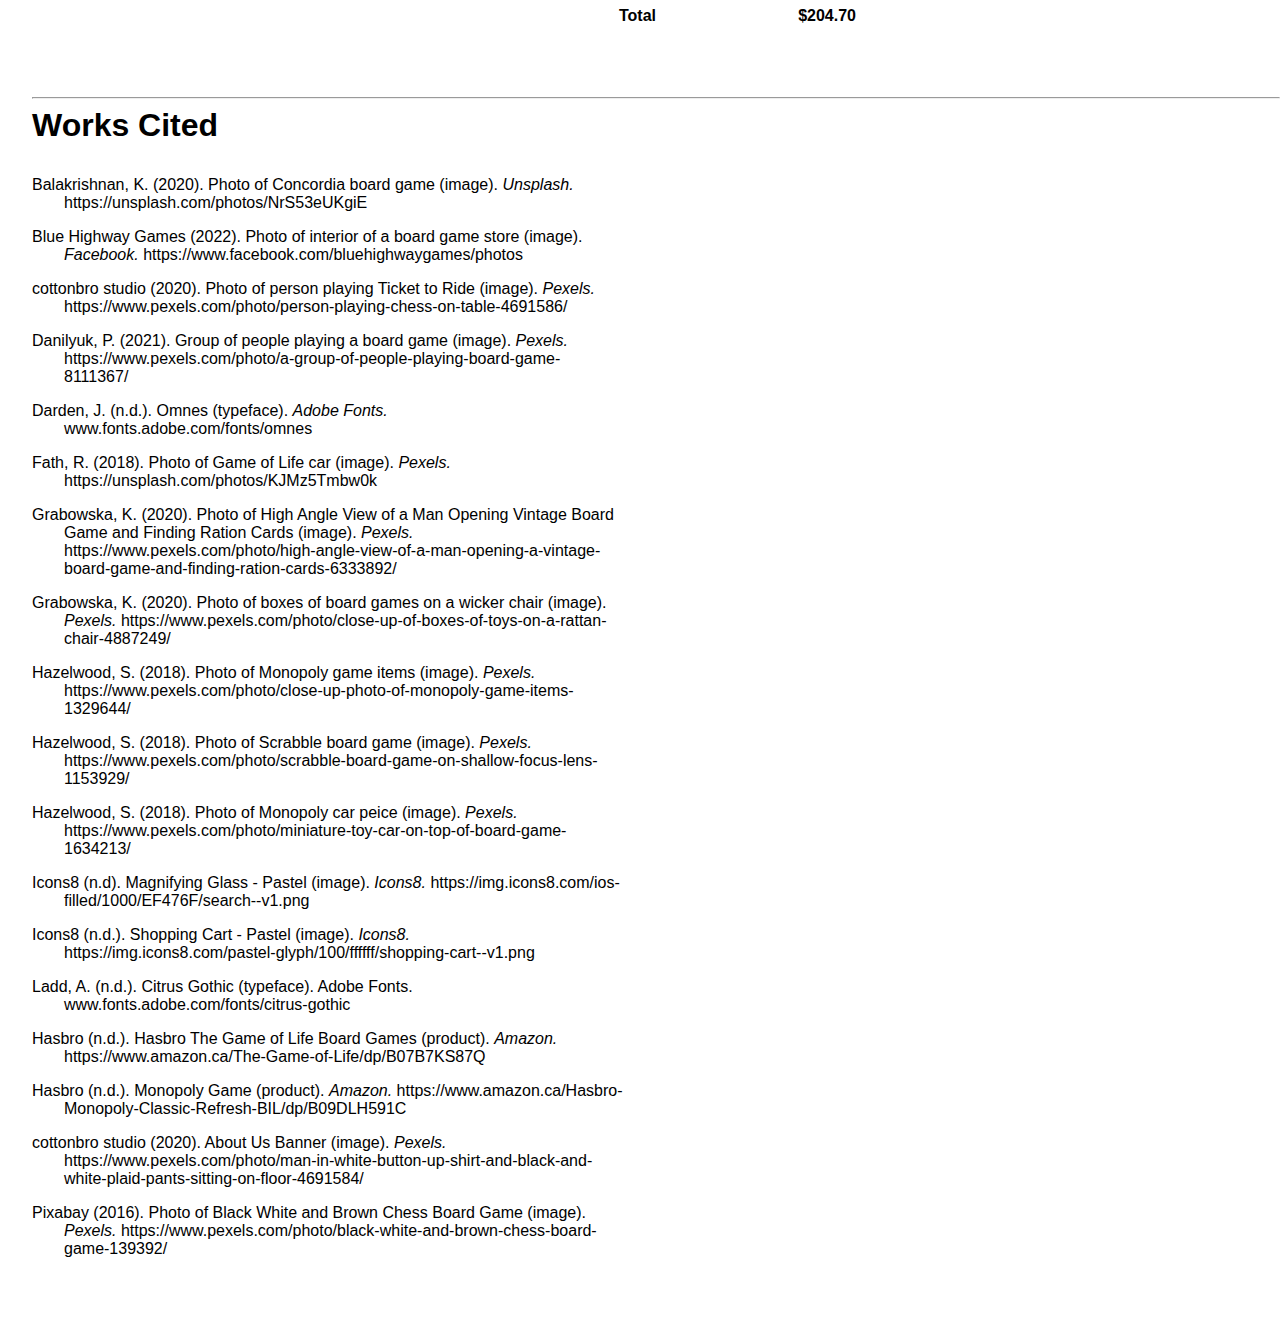
==== commit 30f0fd0a: "Added new image to home page that redirects to about, added citation" ====
--- a/index.html
+++ b/index.html
@@ -225,6 +225,9 @@
 	  <h3>Works Cited</h3>
 	  <p class="citation style-guide">Balakrishnan, K. (2020). Photo of Concordia board game (image). <em>Unsplash.</em> https://unsplash.com/photos/NrS53eUKgiE </p>
 
+	  <p class="citation style-guide">Blue Highway Games (2022). Photo of interior of a board game store (image). <em>Facebook.</em> https://www.facebook.com/bluehighwaygames/photos </p>
+  
+
 	  <p class="citation style-guide">cottonbro studio (2020). Photo of person playing Ticket to Ride (image). <em>Pexels.</em> https://www.pexels.com/photo/person-playing-chess-on-table-4691586/ </p>
 
 	  <p class="citation style-guide">Danilyuk, P. (2021). Group of people playing a board game (image). <em>Pexels.</em> https://www.pexels.com/photo/a-group-of-people-playing-board-game-8111367/ </p>
--- a/style.css
+++ b/style.css
@@ -134,6 +134,7 @@
 	display:block;
 	margin-left: auto;
 	margin-right: auto;
+	
 }
 
 img.feature-img {
@@ -147,16 +148,11 @@
 
 div.feature-product button.feature-name{
 	position:absolute;
-	top: 5rem;
-	left: 5rem;
+	top: 20%;
+	left: 13%;
 	transform: scale(1.2);
-}
-/*
-button.feature-name {
-	
-	
-}*/
-
+	text-decoration: underline;
+}
 
 div.product-list {
 	margin-top:2rem;
@@ -204,6 +200,12 @@
 	text-decoration:none;
 	color:#000000;
 	}
+
+div.item-name:hover {
+	text-decoration:underline;
+	font-weight:bold;
+	font-size:1.5rem;
+}
 
 div.staffpick {
 	background-color:#FFE347;
@@ -492,6 +494,10 @@
 	flex-grow: 1;
 }
 
+div.footer-center{
+	flex-grow: 2;
+}
+
 nav.footer-nav {
 	text-align:left;
 }
